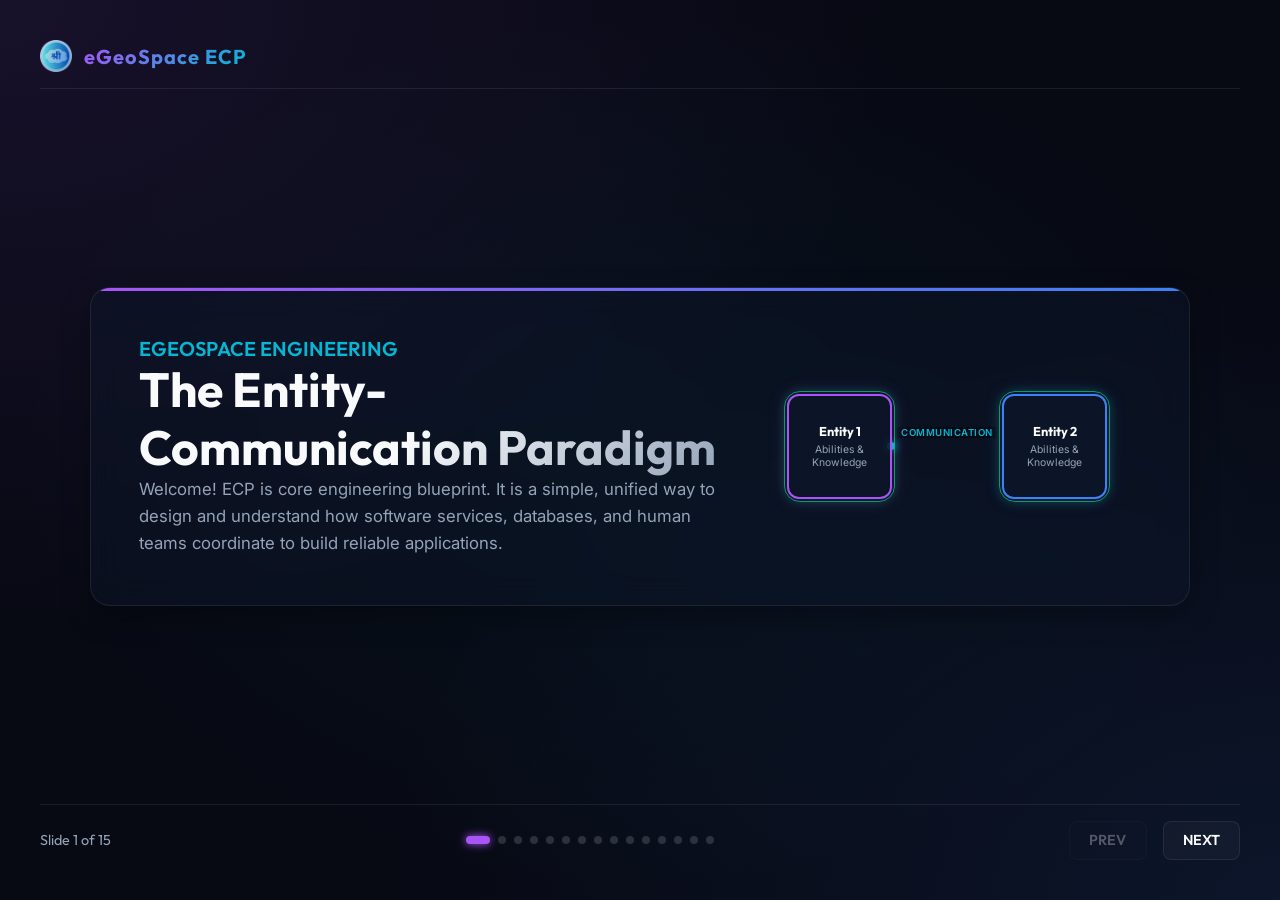
==== index.html @ 36eed391 "fix typo mistake" ====
<!DOCTYPE html>
<html lang="en">
<head>
    <meta charset="UTF-8">
    <meta name="viewport" content="width=device-width, initial-scale=1.0">
    <title>The Entity-Communication Paradigm (ECP) - Developer Induction</title>
    <link rel="stylesheet" href="style.css">
</head>
<body>
    <div id="presentation-container">
        <!-- Header -->
        <header>
            <div class="logo">
                <img src="logo.webp" alt="eGeoSpace Logo">
                <span>eGeoSpace ECP</span>
            </div>
        </header>

        <!-- Slides Wrapper -->
        <main class="slides-wrapper">
            <!-- Slide 1: Welcome / Title -->
            <section class="slide active" id="slide-1">
                <div class="glass-card welcome-grid">
                    <div>
                        <h3>EGEOSPACE ENGINEERING</h3>
                        <h1>The Entity-Communication Paradigm</h1>
                        <p>Welcome! ECP is core engineering blueprint. It is a simple, unified way to design and understand how software services, databases, and human teams coordinate to build reliable applications.</p>
                    </div>
                    <div class="welcome-decor">
                        <div class="ecp-network">
                            <!-- Entity 1 -->
                            <div class="net-entity" id="net-ent-1">
                                <span class="net-title">Entity 1</span>
                                <div class="net-sub">Abilities &<br>Knowledge</div>
                                <div class="net-boundary" title="Interface Boundary"></div>
                            </div>
                            <!-- Connection channel -->
                            <div class="net-channel">
                                <div class="net-packet"></div>
                                <div class="net-channel-label">Communication</div>
                            </div>
                            <!-- Entity 2 -->
                            <div class="net-entity" id="net-ent-2">
                                <span class="net-title">Entity 2</span>
                                <div class="net-sub">Abilities &<br>Knowledge</div>
                                <div class="net-boundary" title="Interface Boundary"></div>
                            </div>
                        </div>
                    </div>
                </div>
            </section>

            <!-- Slide 2: The Challenge of Modern Apps -->
            <section class="slide" id="slide-2">
                <div class="glass-card">
                    <h3>THE MODERN CONUNDRUM</h3>
                    <h2>Why Web Apps Are Complex</h2>
                    <p>Building web applications today is no longer just about writing code for a single server. Modern applications are dynamic networks consisting of:</p>
                    <div class="grid-3" style="margin-top: 1rem;">
                        <div class="control-panel" style="flex-direction: column; align-items: flex-start; gap: 0.5rem; padding: 1.25rem;">
                            <h4 style="color: var(--accent-purple);">Distributed Code</h4>
                            <p style="font-size: 0.85rem;">Front-end React modules, back-end microservices, third-party APIs (Stripe, Twilio), and databases running in the cloud.</p>
                        </div>
                        <div class="control-panel" style="flex-direction: column; align-items: flex-start; gap: 0.5rem; padding: 1.25rem;">
                            <h4 style="color: var(--accent-blue);">Socio-Technical Flow</h4>
                            <p style="font-size: 0.85rem;">The app doesn't run in a vacuum. It depends on human users making purchases, support staff approving refunds, and admin roles.</p>
                        </div>
                        <div class="control-panel" style="flex-direction: column; align-items: flex-start; gap: 0.5rem; padding: 1.25rem;">
                            <h4 style="color: var(--accent-cyan);">The Problem</h4>
                            <p style="font-size: 0.85rem;">We use different tools to describe different pieces. This fragmentation makes it hard to see the big picture and prevent security leaks.</p>
                        </div>
                    </div>
                </div>
            </section>

            <!-- Slide 3: The Old Way and Its Problems -->
            <section class="slide" id="slide-3">
                <div class="glass-card">
                    <h3>HISTORICAL LESSONS</h3>
                    <h2>What We Used Before & Where We Got Stuck</h2>
                    <p>Previously, system architectures suffered from critical, real-world vulnerabilities:</p>
                    <ul class="bullet-list" style="margin-top: 0.5rem;">
                        <li class="bullet-item">
                            <div class="bullet-icon">1</div>
                            <div class="bullet-content">
                                <h4>Monoliths & Tightly Coupled Code</h4>
                                <p><strong>Problem:</strong> Code modules could directly access each other's internal variables. If someone wrote bad database queries in the reporting module, it crashed the entire site, including checkout.</p>
                            </div>
                        </li>
                        <li class="bullet-item">
                            <div class="bullet-icon">2</div>
                            <div class="bullet-content">
                                <h4>Microservices Without Guardrails</h4>
                                <p><strong>Problem:</strong> Services were separated, but boundaries were weak. A microservice might expose an API without verifying auth details, allowing unauthorized access from other nodes.</p>
                            </div>
                        </li>
                        <li class="bullet-item">
                            <div class="bullet-icon">3</div>
                            <div class="bullet-content">
                                <h4>Neglecting Human Actors</h4>
                                <p><strong>Problem:</strong> Traditional models only defined software protocols. Human steps—like a manager approving a high-value checkout—were treated as external "triggers" rather than core parts of the flow.</p>
                            </div>
                        </li>
                    </ul>
                </div>
            </section>

            <!-- Slide 4: The ECP Solution (Simplifying Complexity) -->
            <section class="slide" id="slide-4">
                <div class="glass-card grid-2">
                    <div>
                        <h3>OUR BLUEPRINT</h3>
                        <h2>The ECP Solution</h2>
                        <p>The **Entity-Communication Paradigm (ECP)** solves these problems by treating everything in the system under a single, unified rule:</p>
                        <p style="margin-top: 1rem; font-size: 0.95rem; line-height: 1.5;">Every component in our system—whether it is a React button, a payment microservice, a database, or a human administrator—is modeled as an **Entity**.</p>
                        <p style="margin-top: 1rem; font-size: 0.95rem; line-height: 1.5;">Entities are completely isolated. They can *never* directly tamper with each other's internal data. They can only coordinate by sending **Communication Messages** through regulated channels.</p>
                    </div>
                    <div style="background: rgba(0,0,0,0.15); padding: 2rem; border-radius: 12px; border: 1px solid var(--border-color); display: flex; flex-direction: column; justify-content: center;">
                        <h4 style="color: var(--accent-cyan); font-family: var(--font-heading); margin-bottom: 0.75rem;">Why is this helpful?</h4>
                        <ul style="padding-left: 1.25rem; font-size: 0.88rem; color: var(--text-secondary); display: flex; flex-direction: column; gap: 0.75rem;">
                            <li><strong>Isolation:</strong> A bug in one Entity cannot silently corrupt another.</li>
                            <li><strong>Security:</strong> All interaction points are locked by default.</li>
                            <li><strong>Traceability:</strong> Since communication is explicit, we can trace every single message flow.</li>
                        </ul>
                    </div>
                </div>
            </section>

            <!-- Slide 5: The Entity Triad (A, K, I) -->
            <section class="slide" id="slide-5">
                <div class="glass-card grid-2">
                    <div>
                        <h3>THE INGREDIENTS</h3>
                        <h2>The Entity Triad (A, K, I)</h2>
                        <p>To keep things simple, every single Entity in our system is made of the same three components:</p>
                        <div style="font-family: monospace; font-size: 1.25rem; color: var(--accent-purple); margin: 0.75rem 0; font-weight: bold; background: rgba(0,0,0,0.2); padding: 0.5rem; border-radius: 6px; text-align: center; border: 1px solid var(--border-color);">
                            Entity = (Abilities, Knowledge, Interfaces)
                        </div>
                        <p style="font-size: 0.9rem; color: var(--accent-cyan);">Click the nodes on the right to inspect what they mean with examples:</p>
                        <div class="triad-info-box" id="triad-details">
                            <h4 id="triad-detail-title" style="color: var(--accent-purple); font-family: var(--font-heading); margin-bottom: 0.25rem;">Select a Node</h4>
                            <p id="triad-detail-desc" style="font-size: 0.9rem;">Click Abilities (A), Knowledge (K), or Interfaces (I) in the diagram on the right to learn more.</p>
                        </div>
                    </div>
                    <div class="triad-container">
                        <div class="entity-circle">
                            <div class="entity-core">ENTITY</div>
                            <div class="part-node node-abilities" data-node="abilities">Abilities<br><span style="font-size: 0.6rem; color: var(--accent-purple);">(A)</span></div>
                            <div class="part-node node-knowledge" data-node="knowledge">Knowledge<br><span style="font-size: 0.6rem; color: var(--accent-purple);">(K)</span></div>
                            <div class="part-node node-interfaces" data-node="interfaces">Interfaces<br><span style="font-size: 0.6rem; color: var(--accent-purple);">(I)</span></div>
                        </div>
                    </div>
                </div>
            </section>

            <!-- Slide 6: The Interface Boundary (The Gatekeeper) -->
            <section class="slide" id="slide-6">
                <div class="glass-card grid-2">
                    <div>
                        <h3>THE BOUNCER</h3>
                        <h2>The Interface Boundary</h2>
                        <p>Exposing an **Interface** (e.g., a public function or API URL) is like putting a door on your house. By itself, it allows entry.</p>
                        <p style="margin-top: 1rem; font-size: 0.95rem;">The **Interface Boundary** is the lock and bouncer on that door. It dynamically inspects every incoming message to verify permissions, rate-limit abuse, and validate data.</p>
                        <div class="control-panel">
                            <div class="toggle-container">
                                <span style="font-weight: 600; font-size: 0.9rem;">Boundary Protection:</span>
                                <label class="switch">
                                    <input type="checkbox" id="boundary-toggle" checked>
                                    <span class="slider"></span>
                                </label>
                            </div>
                            <span id="boundary-status" style="font-size: 0.9rem; font-weight: 600; color: var(--accent-green);">ACTIVE (SECURED)</span>
                        </div>
                    </div>
                    <div class="triad-container">
                        <!-- Visual indicator showing boundary ring shielding core -->
                        <div class="boundary-ring active" id="boundary-visual-ring"></div>
                        <div class="entity-circle" id="boundary-entity-circle" style="border-style: solid;">
                            <div class="entity-core" id="boundary-core" style="border-color: var(--accent-green); box-shadow: 0 0 20px rgba(16, 185, 129, 0.2);">SECURE</div>
                            <div class="part-node node-abilities" style="opacity: 0.3; cursor: not-allowed; border-color: var(--border-color);">Abilities</div>
                            <div class="part-node node-knowledge" style="opacity: 0.3; cursor: not-allowed; border-color: var(--border-color);">Knowledge</div>
                            <!-- Boundary exposed interface point -->
                            <div class="part-node node-interfaces" style="border-color: var(--accent-green); color: var(--accent-green); box-shadow: 0 0 10px rgba(16, 185, 129, 0.15);">Exposed API</div>
                        </div>
                    </div>
                </div>
            </section>

            <!-- Slide 7: Real-world Analogy (The Restaurant) -->
            <section class="slide" id="slide-7">
                <div class="glass-card">
                    <h3>AN EASY ANALOGY</h3>
                    <h2>The Restaurant Analogy</h2>
                    <p>To connect these concepts, think of how a busy restaurant operates using ECP principles:</p>
                    <div class="grid-3" style="margin-top: 1rem;">
                        <div class="control-panel" style="flex-direction: column; align-items: flex-start; gap: 0.4rem; padding: 1.25rem;">
                            <h4 style="color: var(--accent-purple);">The Customer Entity</h4>
                            <p style="font-size: 0.85rem; line-height: 1.4;">A human participant. Exposes an Interface (placing orders). Retains Knowledge (what they want to eat, their budget).</p>
                        </div>
                        <div class="control-panel" style="flex-direction: column; align-items: flex-start; gap: 0.4rem; padding: 1.25rem;">
                            <h4 style="color: var(--accent-blue);">The Waiter Entity</h4>
                            <p style="font-size: 0.85rem; line-height: 1.4;">The communicator. Has the Ability to take orders. Exposes the Menu as an Interface to Customers.</p>
                        </div>
                        <div class="control-panel" style="flex-direction: column; align-items: flex-start; gap: 0.4rem; padding: 1.25rem;">
                            <h4 style="color: var(--accent-cyan);">The Kitchen Entity</h4>
                            <p style="font-size: 0.85rem; line-height: 1.4;">The worker. Has the Ability to cook food. Retains Knowledge (secret recipes) and exposes a counter to receive orders.</p>
                        </div>
                    </div>
                    <div style="background: rgba(16, 185, 129, 0.05); border: 1px solid var(--accent-green); padding: 1rem; border-radius: 10px; margin-top: 1rem; font-size: 0.9rem;">
                        <strong>Interface Boundary in Action:</strong> The Customer *cannot* walk directly into the kitchen, open the fridge, and cook their own meal (bypassing boundaries). They must submit their request to the Waiter through the Menu interface. The Kitchen Counter acts as a Boundary, verifying the ticket order is valid before cooking.
                    </div>
                </div>
            </section>

            <!-- Slide 8: Relational Identity -->
            <section class="slide" id="slide-8">
                <div class="glass-card grid-2">
                    <div>
                        <h3>WHO ARE YOU?</h3>
                        <h2>Relational Identity</h2>
                        <p>In traditional coding, components are defined statically by their source code. In ECP, **Identity is Relational**—an Entity is defined by how it behaves and affects others.</p>
                        <p style="margin-top: 1rem; font-size: 0.95rem;">If a service fails or loses its connection to the database, its capability changes. It is no longer a "Functional Billing Service"—its relational status is "Offline/Unusable".</p>
                        <p style="margin-top: 1rem; font-size: 0.9rem; color: var(--text-secondary);">Click on the nodes on the right to simulate dependency flow highlights:</p>
                    </div>
                    <div class="dep-visualizer">
                        <div class="dep-row">
                            <div class="dep-entity" id="dep-user" data-entity="user">User Entity</div>
                            <div class="dep-arrow active" id="arrow-1"></div>
                            <div class="dep-entity" id="dep-service" data-entity="service">Billing Service</div>
                        </div>
                        <div style="font-size: 0.75rem; color: var(--text-secondary); text-align: center;" id="dep-summary">
                            Click nodes to simulate dependency directionality.
                        </div>
                        <div class="dep-row">
                            <div class="dep-entity" id="dep-service2" data-entity="service">Billing Service</div>
                            <div class="dep-arrow" id="arrow-2"></div>
                            <div class="dep-entity" id="dep-db" data-entity="db">Database Node</div>
                        </div>
                    </div>
                </div>
            </section>

            <!-- Slide 9: Special Entities -->
            <section class="slide" id="slide-9">
                <div class="glass-card">
                    <h3>PLATFORMS & EXTERNALITIES</h3>
                    <h2>Special Entities: Primordial & External</h2>
                    <p>To make writing systems easier, ECP categorizes Entities into three distinct groups depending on where they come from:</p>
                    <div class="grid-3" style="margin-top: 1rem;">
                        <div class="control-panel" style="flex-direction: column; align-items: flex-start; gap: 0.4rem; padding: 1.25rem;">
                            <h4 style="color: var(--accent-purple);">1. Custom Entities</h4>
                            <p style="font-size: 0.85rem; line-height: 1.4;">Entities that **we write ourselves** as part of our product logic.<br><br><strong>Examples:</strong> Checkout logic, Shopping Cart service, User Preferences recorder.</p>
                        </div>
                        <div class="control-panel" style="flex-direction: column; align-items: flex-start; gap: 0.4rem; padding: 1.25rem;">
                            <h4 style="color: var(--accent-blue);">2. Primordial Entities</h4>
                            <p style="font-size: 0.85rem; line-height: 1.4;">The **foundation we get for free** from the execution runtime environment to bootstrap our code.<br><br><strong>Examples:</strong> The browser 'window' object, the Node.js runtime, OS kernel threads.</p>
                        </div>
                        <div class="control-panel" style="flex-direction: column; align-items: flex-start; gap: 0.4rem; padding: 1.25rem;">
                            <h4 style="color: var(--accent-cyan);">3. External Entities</h4>
                            <p style="font-size: 0.85rem; line-height: 1.4;">Systems **outside our control** that we must communicate with via secure proxy wrappers.<br><br><strong>Examples:</strong> Stripe Payment API, SendGrid Email engine, SMS gateways.</p>
                        </div>
                    </div>
                </div>
            </section>

            <!-- Slide 10: Human and Organizational Entities -->
            <section class="slide" id="slide-10">
                <div class="glass-card grid-2">
                    <div>
                        <h3>SOCIO-TECHNICAL DESIGN</h3>
                        <h2>Modeling Human & Team Actors</h2>
                        <p>Most frameworks ignore people. ECP treats **Humans** and **Teams** as first-class Entities. They possess their own Abilities, Knowledge, and Interfaces:</p>
                        <ul class="bullet-list" style="margin-top: 1rem; font-size: 0.9rem;">
                            <li class="bullet-item">
                                <div class="bullet-icon">👤</div>
                                <div class="bullet-content">
                                    <strong>Human Entities (Users/Agents):</strong>
                                    <p>Abilities (approving audits, requesting refunds), Knowledge (passwords, user intent), Interfaces (dashboard forms).</p>
                                </div>
                            </li>
                            <li class="bullet-item">
                                <div class="bullet-icon">👥</div>
                                <div class="bullet-content">
                                    <strong>Organizational Entities (Teams):</strong>
                                    <p>Abilities (resource allocations), Knowledge (legal/financial policies), Interfaces (business contracts).</p>
                                </div>
                            </li>
                        </ul>
                    </div>
                    <div style="background: rgba(0,0,0,0.15); padding: 2rem; border-radius: 12px; border: 1px solid var(--border-color); display: flex; flex-direction: column; justify-content: center;">
                        <h4 style="color: var(--accent-cyan); font-family: var(--font-heading); margin-bottom: 0.5rem;">Why model humans as Entities?</h4>
                        <p style="font-size: 0.85rem; line-height: 1.5; color: var(--text-secondary);">Because it lets us verify **entire business workflows**. We can trace a process from the human customer clicking a button, through microservices, up to a manager approving the audit. Everything is part of the same unified graph!</p>
                    </div>
                </div>
            </section>

            <!-- Slide 11: OOP vs ECP -->
            <section class="slide" id="slide-11">
                <div class="glass-card">
                    <h3>OOP VS ECP</h3>
                    <h2>What's the Difference?</h2>
                    <p>You might be wondering: *How does ECP differ from Object-Oriented Programming (OOP) objects?*</p>
                    <div class="tabs-container" style="margin-top: 1rem;">
                        <div class="tabs-headers">
                            <button class="tab-btn active" data-tab="tab-nyaya">Concept of Identity</button>
                            <button class="tab-btn" data-tab="tab-samkhya">Interface & Gating</button>
                            <button class="tab-btn" data-tab="tab-vedanta">Distributed Communication</button>
                        </div>
                        <div class="tab-content active" id="tab-nyaya">
                            <h4 style="color: var(--accent-purple); margin-bottom: 0.5rem;">1. How Identity is Defined</h4>
                            <p><strong>OOP:</strong> Identity is static. An object is defined by its class, variables, and methods inside the code file.</p>
                            <p style="margin-top: 0.5rem;"><strong>ECP:</strong> Identity is relational and dynamic. An Entity is defined by how it is connected in the dependency network and the active effects it produces for others at runtime.</p>
                        </div>
                        <div class="tab-content" id="tab-samkhya">
                            <h4 style="color: var(--accent-blue); margin-bottom: 0.5rem;">2. Security & Gating</h4>
                            <p><strong>OOP:</strong> Access control modifiers (public, private) are static and easily bypassed (e.g. by package scope, reflection, or direct imports).</p>
                            <p style="margin-top: 0.5rem;"><strong>ECP:</strong> Boundaries are strict runtime gatekeepers. Every interface must carry an active Interface Boundary function (authorization, input cleaning) that dynamically inspects requests.</p>
                        </div>
                        <div class="tab-content" id="tab-vedanta">
                            <h4 style="color: var(--accent-cyan); margin-bottom: 0.5rem;">3. Scope of Systems</h4>
                            <p><strong>OOP:</strong> Designed to encapsulate program code. It has no native way to model network delays, database servers, or human operators.</p>
                            <p style="margin-top: 0.5rem;"><strong>ECP:</strong> Designed to unify everything. Microservices, databases, and human steps are represented as Entities communicating via network messages.</p>
                        </div>
                    </div>
                </div>
            </section>

            <!-- Slide 12: Checkout Case Study -->
            <section class="slide" id="slide-12">
                <div class="glass-card">
                    <h3>PRACTICAL CASE STUDY</h3>
                    <h2>Simulating a Cloud Checkout</h2>
                    <p>Select steps below to simulate a checkout. Note how separate Entities communicate, and how Interface Boundaries secure the flow:</p>
                    <div class="checkout-simulator">
                        <div class="sim-steps">
                            <button class="sim-step-btn active" id="sim-btn-1">1. User Places Order</button>
                            <button class="sim-step-btn" id="sim-btn-2">2. API Gateway Authorization</button>
                            <button class="sim-step-btn" id="sim-btn-3">3. Verify & Reserve Stock</button>
                            <button class="sim-step-btn" id="sim-btn-4">4. Charge Credit Card</button>
                            <button class="sim-step-btn" id="sim-btn-5">5. Central Logging Trace</button>
                        </div>
                        <div class="sim-display" id="sim-log-display">
                            <div class="sim-log-line" style="color: var(--text-secondary); font-style: italic;">Select step 1 to begin checkout simulation...</div>
                        </div>
                    </div>
                </div>
            </section>

            <!-- Slide 13: Developer Guidelines -->
            <section class="slide" id="slide-13">
                <div class="glass-card">
                    <h3>RULES OF THUMB</h3>
                    <h2>ECP Developer Guidelines</h2>
                    <p>When writing software or designing system workflows, keep these rules in mind:</p>
                    <div class="grid-2" style="margin-top: 1rem;">
                        <ul class="bullet-list" style="font-size: 0.9rem;">
                            <li class="bullet-item">
                                <div class="bullet-icon">✔</div>
                                <div class="bullet-content">
                                    <strong>Put a Lock on Every Door</strong>
                                    <p>Never expose a raw interface (API or function) without an active Interface Boundary (validation and auth check) protecting it.</p>
                                </div>
                            </li>
                            <li class="bullet-item">
                                <div class="bullet-icon">✔</div>
                                <div class="bullet-content">
                                    <strong>Private Data is Private</strong>
                                    <p>Entities must never share databases. An Entity can only get data (Knowledge) by requesting it through another Entity's Interface.</p>
                                </div>
                            </li>
                        </ul>
                        <ul class="bullet-list" style="font-size: 0.9rem;">
                            <li class="bullet-item">
                                <div class="bullet-icon">✔</div>
                                <div class="bullet-content">
                                    <strong>Model Human steps</strong>
                                    <p>If a human must approve a transaction, do not hide it. Create a Human Entity block in the code design diagram.</p>
                                </div>
                            </li>
                            <li class="bullet-item">
                                <div class="bullet-icon">✔</div>
                                <div class="bullet-content">
                                    <strong>Design for Redundancy</strong>
                                    <p>Create multiple pathways. If an Entity fails, make sure another relationally equivalent Entity can step in and take over.</p>
                                </div>
                            </li>
                        </ul>
                    </div>
                </div>
            </section>

            <!-- Slide 14: Simple Summary -->
            <section class="slide" id="slide-14">
                <div class="glass-card">
                    <h3>INDUCTION COMPLETE</h3>
                    <h2>ECP Summary: Core Takeaways</h2>
                    <p>Let's recap the fundamental rules of the Entity-Communication Paradigm:</p>
                    <div class="grid-2" style="margin-top: 1rem; gap: 2rem;">
                        <ul class="bullet-list" style="font-size: 0.95rem;">
                            <li class="bullet-item">
                                <div class="bullet-icon">1</div>
                                <div class="bullet-content">
                                    <strong>Entities are Bounded</strong>
                                    <p>Everything in the system—code, databases, and humans—is modeled as a self-governing Entity protecting its variables.</p>
                                </div>
                            </li>
                            <li class="bullet-item">
                                <div class="bullet-icon">2</div>
                                <div class="bullet-content">
                                    <strong>Active Interface Boundaries</strong>
                                    <p>Interfaces define what is possible, while Boundaries act as strict gatekeepers checking tokens and request inputs.</p>
                                </div>
                            </li>
                        </ul>
                        <ul class="bullet-list" style="font-size: 0.95rem;">
                            <li class="bullet-item">
                                <div class="bullet-icon">3</div>
                                <div class="bullet-content">
                                    <strong>Relational Identity</strong>
                                    <p>An Entity's identity emerges from its position in the dependency network and the active effects it creates.</p>
                                </div>
                            </li>
                            <li class="bullet-item">
                                <div class="bullet-icon">4</div>
                                <div class="bullet-content">
                                    <strong>Emergent Qualities</strong>
                                    <p>Resilience, scalability, and trust are not located in one class or server, but arise from communication patterns.</p>
                                </div>
                            </li>
                        </ul>
                    </div>
                </div>
            </section>

            <!-- Slide 15: Thank You -->
            <section class="slide" id="slide-15">
                <div class="glass-card" style="text-align: center; justify-content: center; align-items: center; gap: 2rem; min-height: 380px;">
                    <div class="glow-text" style="font-family: var(--font-heading); font-weight: 800; font-size: 4rem; background: linear-gradient(135deg, var(--accent-purple), var(--accent-cyan)); -webkit-background-clip: text; -webkit-text-fill-color: transparent; text-shadow: 0 0 30px rgba(168, 85, 247, 0.15);">
                        Thank You!
                    </div>
                    <div style="max-width: 600px;">
                        <h3 style="color: var(--text-primary); margin-bottom: 0.5rem; font-size: 1.5rem;">Let's Build Resilient Systems Together</h3>
                       
                    </div>
                    
                </div>
            </section>
        </main>

        <!-- Footer / Navigation Controls -->
        <footer>
            <div class="slide-num" id="slide-number-display">Slide 1 of 15</div>
            <div class="progress-container" id="progress-dots-container">
                <!-- Dots will be generated here -->
            </div>
            <div class="nav-buttons">
                <button class="nav-btn" id="prev-btn" disabled>PREV</button>
                <button class="nav-btn" id="next-btn">NEXT</button>
            </div>
        </footer>
    </div>

    <script src="script.js"></script>
</body>
</html>
---- style.css ----
@import url('https://fonts.googleapis.com/css2?family=Inter:wght@300;400;500;600&family=Outfit:wght@400;600;700;800&display=swap');

:root {
    --bg-dark: #070913;
    --bg-card: rgba(15, 23, 42, 0.45);
    --border-color: rgba(255, 255, 255, 0.08);
    --text-primary: #f8fafc;
    --text-secondary: #94a3b8;
    
    /* Neon accents */
    --accent-purple: #a855f7;
    --accent-blue: #3b82f6;
    --accent-cyan: #06b6d4;
    --accent-green: #10b981;
    --accent-red: #ef4444;
    
    --glow-purple: rgba(168, 85, 247, 0.15);
    --glow-blue: rgba(59, 130, 246, 0.15);
    
    --font-heading: 'Outfit', sans-serif;
    --font-body: 'Inter', sans-serif;
}

* {
    margin: 0;
    padding: 0;
    box-sizing: border-box;
}

body {
    background-color: var(--bg-dark);
    color: var(--text-primary);
    font-family: var(--font-body);
    overflow: hidden;
    height: 100vh;
    width: 100vw;
    background-image: 
        radial-gradient(at 0% 0%, rgba(168, 85, 247, 0.1) 0px, transparent 50%),
        radial-gradient(at 100% 100%, rgba(59, 130, 246, 0.1) 0px, transparent 50%),
        radial-gradient(at 50% 50%, rgba(6, 182, 212, 0.05) 0px, transparent 70%);
}

/* Slide Container */
#presentation-container {
    position: relative;
    width: 100%;
    height: 100%;
    display: flex;
    flex-direction: column;
    justify-content: space-between;
    padding: 2.5rem;
}

/* Header */
header {
    display: flex;
    justify-content: space-between;
    align-items: center;
    border-bottom: 1px solid var(--border-color);
    padding-bottom: 1rem;
    z-index: 10;
}

.logo {
    display: flex;
    align-items: center;
    gap: 0.75rem;
}

.logo img {
    height: 32px;
    width: auto;
    object-fit: contain;
}

.logo span {
    font-family: var(--font-heading);
    font-weight: 700;
    font-size: 1.25rem;
    letter-spacing: 0.05em;
    background: linear-gradient(135deg, var(--accent-purple), var(--accent-cyan));
    -webkit-background-clip: text;
    -webkit-text-fill-color: transparent;
}

.session-tag {
    font-size: 0.8rem;
    color: var(--text-secondary);
    background: rgba(255, 255, 255, 0.03);
    padding: 0.25rem 0.75rem;
    border-radius: 9999px;
    border: 1px solid var(--border-color);
    letter-spacing: 0.05em;
}

/* Slides Wrapper */
.slides-wrapper {
    flex-grow: 1;
    display: flex;
    justify-content: center;
    align-items: center;
    position: relative;
    margin: 2rem 0;
}

/* Individual Slide */
.slide {
    position: absolute;
    width: 100%;
    max-width: 1100px;
    height: 100%;
    display: flex;
    flex-direction: column;
    justify-content: center;
    opacity: 0;
    pointer-events: none;
    transform: translateY(20px) scale(0.98);
    transition: opacity 0.5s ease, transform 0.5s ease;
    z-index: 1;
}

.slide.active {
    opacity: 1;
    pointer-events: auto;
    transform: translateY(0) scale(1);
    z-index: 5;
}

/* Card Layout */
.glass-card {
    background: var(--bg-card);
    backdrop-filter: blur(16px);
    -webkit-backdrop-filter: blur(16px);
    border: 1px solid var(--border-color);
    border-radius: 20px;
    padding: 3rem;
    box-shadow: 0 10px 30px rgba(0, 0, 0, 0.3);
    display: flex;
    flex-direction: column;
    gap: 1.5rem;
    position: relative;
    overflow: hidden;
}

.glass-card::after {
    content: '';
    position: absolute;
    top: 0;
    left: 0;
    right: 0;
    height: 3px;
    background: linear-gradient(90deg, var(--accent-purple), var(--accent-blue));
}

/* Content Elements */
h1 {
    font-family: var(--font-heading);
    font-weight: 700;
    font-size: 3rem;
    line-height: 1.2;
    background: linear-gradient(135deg, var(--text-primary) 50%, var(--text-secondary));
    -webkit-background-clip: text;
    -webkit-text-fill-color: transparent;
}

h2 {
    font-family: var(--font-heading);
    font-weight: 700;
    font-size: 2.25rem;
    line-height: 1.3;
    color: var(--text-primary);
}

h3 {
    font-family: var(--font-heading);
    font-weight: 600;
    font-size: 1.25rem;
    color: var(--accent-cyan);
}

p {
    font-size: 1.05rem;
    line-height: 1.6;
    color: var(--text-secondary);
}

.highlight {
    color: var(--accent-purple);
    font-weight: 600;
}

.cyan-glow {
    text-shadow: 0 0 15px rgba(6, 182, 212, 0.4);
}

/* Layout Utilities */
.grid-2 {
    display: grid;
    grid-template-columns: 1fr 1fr;
    gap: 2.5rem;
    align-items: center;
}

.grid-3 {
    display: grid;
    grid-template-columns: repeat(3, 1fr);
    gap: 1.5rem;
}

/* Features/Bulleted Cards */
.bullet-list {
    display: flex;
    flex-direction: column;
    gap: 1.25rem;
    list-style: none;
}

.bullet-item {
    display: flex;
    gap: 1rem;
    align-items: flex-start;
}

.bullet-icon {
    flex-shrink: 0;
    width: 24px;
    height: 24px;
    background: rgba(168, 85, 247, 0.1);
    border: 1px solid var(--accent-purple);
    border-radius: 6px;
    display: flex;
    align-items: center;
    justify-content: center;
    color: var(--accent-purple);
    font-weight: bold;
    font-size: 0.8rem;
    margin-top: 2px;
}

.bullet-content h4 {
    font-family: var(--font-heading);
    font-weight: 600;
    font-size: 1.15rem;
    color: var(--text-primary);
    margin-bottom: 0.25rem;
}

.bullet-content p {
    font-size: 0.95rem;
}

/* Interactive Component: Dynamic Triad Diagram */
.triad-container {
    position: relative;
    width: 100%;
    height: 350px;
    background: rgba(0, 0, 0, 0.2);
    border-radius: 12px;
    border: 1px solid var(--border-color);
    display: flex;
    align-items: center;
    justify-content: center;
    overflow: hidden;
}

.entity-circle {
    position: relative;
    width: 240px;
    height: 240px;
    border-radius: 50%;
    border: 2px dashed rgba(255, 255, 255, 0.15);
    display: flex;
    align-items: center;
    justify-content: center;
    transition: all 0.5s ease;
}

.entity-core {
    width: 100px;
    height: 100px;
    background: linear-gradient(135deg, var(--bg-dark), rgba(15, 23, 42, 0.8));
    border: 2px solid var(--accent-purple);
    box-shadow: 0 0 20px var(--glow-purple);
    border-radius: 50%;
    display: flex;
    align-items: center;
    justify-content: center;
    font-family: var(--font-heading);
    font-weight: 700;
    z-index: 10;
}

.part-node {
    position: absolute;
    width: 80px;
    height: 80px;
    background: rgba(15, 23, 42, 0.8);
    border: 1.5px solid var(--text-secondary);
    border-radius: 50%;
    display: flex;
    flex-direction: column;
    align-items: center;
    justify-content: center;
    font-size: 0.75rem;
    font-weight: 600;
    cursor: pointer;
    transition: all 0.3s ease;
    z-index: 8;
    text-align: center;
}

.part-node:hover, .part-node.selected {
    border-color: var(--accent-cyan);
    color: var(--accent-cyan);
    box-shadow: 0 0 15px rgba(6, 182, 212, 0.3);
    transform: scale(1.1);
}

.node-abilities { top: 10px; left: calc(50% - 40px); }
.node-knowledge { bottom: 15px; left: 15px; }
.node-interfaces { bottom: 15px; right: 15px; }

/* Regulator Boundary lines & switch */
.boundary-ring {
    position: absolute;
    width: 290px;
    height: 290px;
    border-radius: 50%;
    border: 2px solid transparent;
    transition: all 0.5s ease;
    z-index: 5;
}

.boundary-ring.active {
    border-color: var(--accent-green);
    box-shadow: 0 0 25px rgba(16, 185, 129, 0.2);
    animation: rotateBoundary 20s linear infinite;
}

.boundary-ring.active::before {
    content: '';
    position: absolute;
    top: -5px;
    left: 50%;
    width: 10px;
    height: 10px;
    background: var(--accent-green);
    border-radius: 50%;
    box-shadow: 0 0 10px var(--accent-green);
}

@keyframes rotateBoundary {
    100% { transform: rotate(360deg); }
}

.triad-info-box {
    margin-top: 0.5rem;
    padding: 1rem;
    background: rgba(255, 255, 255, 0.02);
    border: 1px solid var(--border-color);
    border-radius: 8px;
    min-height: 80px;
}

/* Switch styling */
.control-panel {
    display: flex;
    justify-content: space-between;
    align-items: center;
    margin-top: 0.5rem;
    background: rgba(255, 255, 255, 0.02);
    padding: 0.75rem;
    border-radius: 10px;
    border: 1px solid var(--border-color);
}

.toggle-container {
    display: flex;
    align-items: center;
    gap: 0.75rem;
}

.switch {
    position: relative;
    display: inline-block;
    width: 50px;
    height: 26px;
}

.switch input {
    opacity: 0;
    width: 0;
    height: 0;
}

.slider {
    position: absolute;
    cursor: pointer;
    top: 0;
    left: 0;
    right: 0;
    bottom: 0;
    background-color: rgba(255,255,255,0.1);
    transition: .4s;
    border-radius: 34px;
    border: 1px solid var(--border-color);
}

.slider:before {
    position: absolute;
    content: "";
    height: 18px;
    width: 18px;
    left: 3px;
    bottom: 3px;
    background-color: white;
    transition: .4s;
    border-radius: 50%;
}

input:checked + .slider {
    background-color: var(--accent-green);
}

input:checked + .slider:before {
    transform: translateX(24px);
}

/* Interactive Component: Dependency visualizer */
.dep-visualizer {
    display: flex;
    flex-direction: column;
    gap: 1.5rem;
    align-items: center;
    background: rgba(0,0,0,0.15);
    padding: 1.5rem;
    border-radius: 12px;
    border: 1px solid var(--border-color);
}

.dep-row {
    display: flex;
    align-items: center;
    justify-content: space-between;
    width: 100%;
    max-width: 480px;
}

.dep-entity {
    padding: 0.75rem 1.25rem;
    background: rgba(15, 23, 42, 0.8);
    border: 1.5px solid var(--border-color);
    border-radius: 8px;
    font-family: var(--font-heading);
    font-weight: 600;
    font-size: 0.95rem;
    transition: all 0.3s ease;
    width: 150px;
    text-align: center;
    cursor: pointer;
}

.dep-entity.active {
    border-color: var(--accent-purple);
    box-shadow: 0 0 15px var(--glow-purple);
}

.dep-arrow {
    flex-grow: 1;
    height: 2px;
    background: var(--border-color);
    margin: 0 0.5rem;
    position: relative;
    transition: all 0.3s ease;
}

.dep-arrow::after {
    content: '';
    position: absolute;
    right: 0;
    top: -4px;
    width: 8px;
    height: 10px;
    background: var(--text-secondary);
    clip-path: polygon(0 0, 0 100%, 100% 50%);
    transition: all 0.3s ease;
}

.dep-arrow.active {
    background: var(--accent-purple);
    box-shadow: 0 0 10px var(--accent-purple);
}

.dep-arrow.active::after {
    background: var(--accent-purple);
}

.dep-label {
    font-size: 0.75rem;
    color: var(--text-secondary);
    text-align: center;
    margin-bottom: 0.25rem;
}

/* Tabs Panel */
.tabs-container {
    display: flex;
    flex-direction: column;
    gap: 1rem;
}

.tabs-headers {
    display: flex;
    gap: 0.5rem;
    border-bottom: 1px solid var(--border-color);
    padding-bottom: 0.5rem;
}

.tab-btn {
    background: transparent;
    border: none;
    color: var(--text-secondary);
    padding: 0.5rem 1rem;
    font-family: var(--font-heading);
    font-weight: 600;
    cursor: pointer;
    position: relative;
    transition: color 0.3s ease;
}

.tab-btn:hover {
    color: var(--text-primary);
}

.tab-btn.active {
    color: var(--accent-cyan);
}

.tab-btn.active::after {
    content: '';
    position: absolute;
    bottom: -9px;
    left: 0;
    right: 0;
    height: 2px;
    background: var(--accent-cyan);
}

.tab-content {
    display: none;
    font-size: 0.95rem;
    line-height: 1.6;
    padding: 0.5rem 0;
}

.tab-content.active {
    display: block;
}

/* Simulation checkout styling */
.checkout-simulator {
    display: grid;
    grid-template-columns: 200px 1fr;
    gap: 2rem;
    background: rgba(0,0,0,0.1);
    padding: 1.5rem;
    border-radius: 12px;
    border: 1px solid var(--border-color);
    height: 320px;
}

.sim-steps {
    display: flex;
    flex-direction: column;
    gap: 0.5rem;
}

.sim-step-btn {
    background: rgba(255,255,255,0.02);
    border: 1px solid var(--border-color);
    border-radius: 8px;
    color: var(--text-secondary);
    padding: 0.75rem;
    font-family: var(--font-heading);
    font-size: 0.85rem;
    font-weight: 600;
    text-align: left;
    cursor: pointer;
    transition: all 0.3s ease;
}

.sim-step-btn:hover {
    background: rgba(255,255,255,0.05);
    color: var(--text-primary);
}

.sim-step-btn.active {
    border-color: var(--accent-purple);
    color: var(--accent-purple);
    background: rgba(168, 85, 247, 0.05);
}

.sim-display {
    background: rgba(0,0,0,0.3);
    border-radius: 8px;
    border: 1px solid var(--border-color);
    padding: 1.25rem;
    overflow-y: auto;
    font-family: monospace;
    font-size: 0.85rem;
    color: var(--accent-cyan);
}

.sim-log-line {
    margin-bottom: 0.5rem;
    line-height: 1.4;
    opacity: 0;
    transform: translateY(5px);
    animation: fadeInUp 0.3s forwards;
}

@keyframes fadeInUp {
    to {
        opacity: 1;
        transform: translateY(0);
    }
}

/* Tables styling */
table {
    width: 100%;
    border-collapse: collapse;
    margin-top: 0.5rem;
}

th, td {
    padding: 0.75rem 1rem;
    text-align: left;
    font-size: 0.85rem;
    border-bottom: 1px solid var(--border-color);
}

th {
    font-family: var(--font-heading);
    font-weight: 600;
    color: var(--accent-cyan);
}

td {
    color: var(--text-secondary);
}

tr:hover td {
    color: var(--text-primary);
}

/* Footer / Navigation controls */
footer {
    display: flex;
    justify-content: space-between;
    align-items: center;
    border-top: 1px solid var(--border-color);
    padding-top: 1rem;
    z-index: 10;
}

.progress-container {
    display: flex;
    align-items: center;
    gap: 0.5rem;
}

.progress-dot {
    width: 8px;
    height: 8px;
    border-radius: 50%;
    background: rgba(255,255,255,0.15);
    cursor: pointer;
    transition: all 0.3s ease;
}

.progress-dot:hover {
    background: rgba(255,255,255,0.4);
}

.progress-dot.active {
    background: var(--accent-purple);
    box-shadow: 0 0 8px var(--accent-purple);
    width: 24px;
    border-radius: 4px;
}

.nav-buttons {
    display: flex;
    gap: 1rem;
}

.nav-btn {
    background: rgba(255, 255, 255, 0.03);
    border: 1px solid var(--border-color);
    color: var(--text-primary);
    padding: 0.6rem 1.2rem;
    border-radius: 8px;
    font-family: var(--font-heading);
    font-weight: 600;
    font-size: 0.9rem;
    cursor: pointer;
    transition: all 0.3s ease;
}

.nav-btn:hover:not(:disabled) {
    background: rgba(255, 255, 255, 0.08);
    border-color: var(--text-secondary);
}

.nav-btn:disabled {
    opacity: 0.3;
    cursor: not-allowed;
}

/* Slide 1 Specific Welcome Styling */
.welcome-grid {
    display: grid;
    grid-template-columns: 3fr 2fr;
    gap: 2rem;
    align-items: center;
}

.welcome-decor {
    position: relative;
    height: 100%;
    display: flex;
    justify-content: center;
    align-items: center;
}

.ecp-network {
    position: relative;
    width: 320px;
    height: 200px;
    display: flex;
    align-items: center;
    justify-content: space-between;
    animation: floatNetwork 6s ease-in-out infinite;
}

@keyframes floatNetwork {
    0%, 100% { transform: translateY(0); }
    50% { transform: translateY(-10px); }
}

.net-entity {
    width: 105px;
    height: 105px;
    background: rgba(15, 23, 42, 0.85);
    border: 2px solid var(--accent-purple);
    border-radius: 12px;
    display: flex;
    flex-direction: column;
    align-items: center;
    justify-content: center;
    position: relative;
    box-shadow: 0 0 20px rgba(168, 85, 247, 0.2);
    z-index: 5;
    text-align: center;
    padding: 0.5rem;
}

#net-ent-2 {
    border-color: var(--accent-blue);
    box-shadow: 0 0 20px rgba(59, 130, 246, 0.2);
}

.net-title {
    font-family: var(--font-heading);
    font-weight: 700;
    font-size: 0.8rem;
    color: var(--text-primary);
    margin-bottom: 0.25rem;
}

.net-sub {
    font-size: 0.65rem;
    color: var(--text-secondary);
    line-height: 1.3;
}

.net-boundary {
    position: absolute;
    top: -5px;
    left: -5px;
    right: -5px;
    bottom: -5px;
    border: 1.5px solid var(--accent-green);
    border-radius: 16px;
    box-shadow: 0 0 10px rgba(16, 185, 129, 0.3);
    pointer-events: none;
    opacity: 0.8;
}

.net-channel {
    position: absolute;
    left: 100px;
    right: 100px;
    height: 2px;
    background: dashed rgba(255, 255, 255, 0.15);
    z-index: 2;
}

.net-packet {
    width: 8px;
    height: 8px;
    background: var(--accent-cyan);
    border-radius: 50%;
    box-shadow: 0 0 8px var(--accent-cyan);
    position: absolute;
    top: -3px;
    animation: flowPacket 3s linear infinite;
}

.net-channel-label {
    position: absolute;
    top: -18px;
    left: 50%;
    transform: translateX(-50%);
    font-size: 0.6rem;
    color: var(--accent-cyan);
    letter-spacing: 0.05em;
    font-weight: 600;
    text-transform: uppercase;
    background: #080a14;
    padding: 0 4px;
    white-space: nowrap;
}

@keyframes flowPacket {
    0% {
        left: 0;
        opacity: 0;
    }
    10% {
        opacity: 1;
    }
    90% {
        opacity: 1;
    }
    100% {
        left: 100%;
        opacity: 0;
    }
}

/* Slide Index Text indicator */
.slide-num {
    font-size: 0.9rem;
    font-family: var(--font-heading);
    color: var(--text-secondary);
}

.glow-text {
    animation: pulseGlow 2s infinite alternate;
}

@keyframes pulseGlow {
    from {
        text-shadow: 0 0 10px rgba(6, 182, 212, 0.15);
        opacity: 0.9;
    }
    to {
        text-shadow: 0 0 25px rgba(6, 182, 212, 0.5);
        opacity: 1;
    }
}

/* Mobile warning alert overlays */
@media (max-width: 768px) {
    .grid-2 {
        grid-template-columns: 1fr;
        gap: 1.5rem;
    }
    
    .grid-3 {
        grid-template-columns: 1fr;
    }
    
    h1 { font-size: 2.25rem; }
    h2 { font-size: 1.75rem; }
    
    #presentation-container {
        padding: 1rem;
    }
    
    .glass-card {
        padding: 1.5rem;
    }
    
    .checkout-simulator {
        grid-template-columns: 1fr;
        height: auto;
    }
}
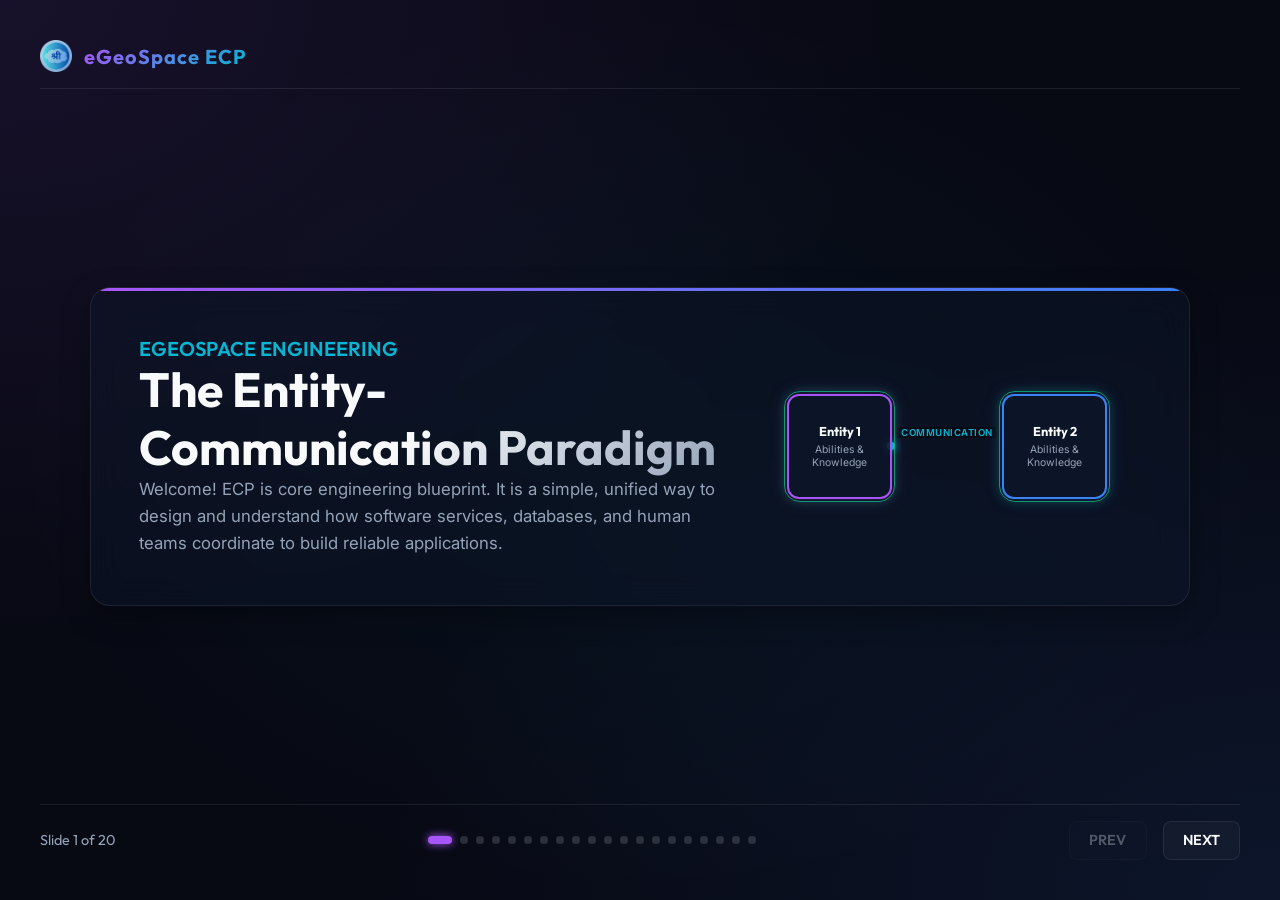
==== commit 77f912b0: "Expand slide deck to 20 slides covering full Chapter 2" ====
--- a/index.html
+++ b/index.html
@@ -126,8 +126,39 @@
                 </div>
             </section>
 
-            <!-- Slide 5: The Entity Triad (A, K, I) -->
+            <!-- Slide 5: The Three Perspectives of ECP -->
             <section class="slide" id="slide-5">
+                <div class="glass-card">
+                    <h3>SYSTEM VIEWPOINTS</h3>
+                    <h2>The Three Perspectives of ECP</h2>
+                    <p>ECP is analyzed through three complementary layers of formalization. No single view is sufficient; together they provide a complete picture:</p>
+                    <div class="tabs-container" style="margin-top: 1rem;">
+                        <div class="tabs-headers" style="flex-wrap: wrap; gap: 0.5rem;">
+                            <button class="tab-btn active" data-tab="tab-view-tuple">1. The Tuple Perspective (Definitional)</button>
+                            <button class="tab-btn" data-tab="tab-view-graph">2. The Graph-Theoretic Perspective (Relational)</button>
+                            <button class="tab-btn" data-tab="tab-view-sim">3. The Simulation Perspective (Emergent)</button>
+                        </div>
+                        <div class="tab-content active" id="tab-view-tuple">
+                            <h4 style="color: var(--accent-purple); margin-bottom: 0.5rem;">The Definitional Core: Entity Tuple</h4>
+                            <p>Focuses on the **internal constitution** of an Entity. Every Entity is structured as a tuple: <code>Entity = (Abilities, Knowledge, Interfaces)</code> protected by an <strong>Interface Boundary</strong>.</p>
+                            <p style="margin-top: 0.5rem; font-size: 0.9rem; color: var(--text-secondary);">This perspective guarantees complete encapsulation: internal variables (Knowledge) and algorithms (Abilities) are isolated from direct external tampering.</p>
+                        </div>
+                        <div class="tab-content" id="tab-view-graph">
+                            <h4 style="color: var(--accent-blue); margin-bottom: 0.5rem;">The Relational Structure: Dependency Networks</h4>
+                            <p>Focuses on how Entities are **situated in a network**. We represent the system as a directed graph where nodes are Entities and edges are directional dependencies (Incoming/Outgoing).</p>
+                            <p style="margin-top: 0.5rem; font-size: 0.9rem; color: var(--text-secondary);">This perspective allows architects to mathematically model failure domains, calculate cut sets, and verify system-wide coherence and resilience.</p>
+                        </div>
+                        <div class="tab-content" id="tab-view-sim">
+                            <h4 style="color: var(--accent-cyan); margin-bottom: 0.5rem;">The Dynamic Behavior: Runtime Flows</h4>
+                            <p>Focuses on **execution and message flows**. We simulate how communication packets travel across interfaces and boundaries under varying loads and latency.</p>
+                            <p style="margin-top: 0.5rem; font-size: 0.9rem; color: var(--text-secondary);">This perspective reveals emergent properties of the system, such as bottlenecking, latency propagation, and cascading failure recovery.</p>
+                        </div>
+                    </div>
+                </div>
+            </section>
+
+            <!-- Slide 6: The Entity Triad (A, K, I) -->
+            <section class="slide" id="slide-6">
                 <div class="glass-card grid-2">
                     <div>
                         <h3>THE INGREDIENTS</h3>
@@ -153,8 +184,39 @@
                 </div>
             </section>
 
-            <!-- Slide 6: The Interface Boundary (The Gatekeeper) -->
-            <section class="slide" id="slide-6">
+            <!-- Slide 7: Abilities & Knowledge Deep Dive -->
+            <section class="slide" id="slide-7">
+                <div class="glass-card grid-2">
+                    <div>
+                        <h3>CONSTITUTIONAL ELEMENTS</h3>
+                        <h2>Abilities & Knowledge: Nature & Lifecycles</h2>
+                        <p>An Entity's internal constitution consists of two complementary elements: what it can do (Abilities) and what it knows (Knowledge).</p>
+                        <div class="tabs-container" style="margin-top: 0.75rem;">
+                            <div class="tabs-headers">
+                                <button class="tab-btn active" data-tab="tab-triad-abilities">Abilities (A)</button>
+                                <button class="tab-btn" data-tab="tab-triad-knowledge">Knowledge (K)</button>
+                            </div>
+                            <div class="tab-content active" id="tab-triad-abilities">
+                                <h4 style="color: var(--accent-purple); margin-bottom: 0.25rem;">Dispositional Properties of Action</h4>
+                                <p style="font-size: 0.9rem;">Potential actions or state transformations possible within an environment. They define <em>what can be done</em> without implying when, how, or by whom.</p>
+                                <p style="margin-top: 0.5rem; font-size: 0.85rem; color: var(--accent-cyan);"><strong>Counterexample:</strong> A passive code library or function that cannot be independently executed or regulated is NOT an ECP Ability.</p>
+                            </div>
+                            <div class="tab-content" id="tab-triad-knowledge">
+                                <h4 style="color: var(--accent-blue); margin-bottom: 0.25rem;">Informational Resources</h4>
+                                <p style="font-size: 0.9rem;">Internal state, data sets, or rules that condition, constrain, or enable the execution of Abilities. Knowledge is strictly private to its Entity.</p>
+                                <p style="margin-top: 0.5rem; font-size: 0.85rem; color: var(--accent-cyan);"><strong>Counterexample:</strong> A shared global database or public constant that any component can modify without boundary checks is NOT ECP Knowledge.</p>
+                            </div>
+                        </div>
+                    </div>
+                    <div style="background: rgba(0,0,0,0.15); padding: 1.5rem; border-radius: 12px; border: 1px solid var(--border-color); display: flex; flex-direction: column; justify-content: center; gap: 0.75rem;">
+                        <h4 style="color: var(--text-primary); font-family: var(--font-heading); font-size: 1rem; border-bottom: 1px solid var(--border-color); padding-bottom: 0.25rem;">Why is this distinction critical?</h4>
+                        <p style="font-size: 0.85rem; color: var(--text-secondary); line-height: 1.4;">By separating action (Abilities) from state (Knowledge), we prevent common coupling bugs. A service cannot directly query or update another service's database (Knowledge) — it must request the service to execute an Ability via its exposed interface.</p>
+                    </div>
+                </div>
+            </section>
+
+            <!-- Slide 8: The Interface Boundary (The Gatekeeper) -->
+            <section class="slide" id="slide-8">
                 <div class="glass-card grid-2">
                     <div>
                         <h3>THE BOUNCER</h3>
@@ -163,7 +225,7 @@
                         <p style="margin-top: 1rem; font-size: 0.95rem;">The **Interface Boundary** is the lock and bouncer on that door. It dynamically inspects every incoming message to verify permissions, rate-limit abuse, and validate data.</p>
                         <div class="control-panel">
                             <div class="toggle-container">
-                                <span style="font-weight: 600; font-size: 0.9rem;">Boundary Protection:</span>
+                                <span style="font-weight: 600; font-size: 0.9rem;">Interface Boundary Protection:</span>
                                 <label class="switch">
                                     <input type="checkbox" id="boundary-toggle" checked>
                                     <span class="slider"></span>
@@ -186,8 +248,46 @@
                 </div>
             </section>
 
-            <!-- Slide 7: Real-world Analogy (The Restaurant) -->
-            <section class="slide" id="slide-7">
+            <!-- Slide 9: Entity Types, Instances & Granularity -->
+            <section class="slide" id="slide-9">
+                <div class="glass-card grid-2">
+                    <div>
+                        <h3>SCALING & DECOMPOSITION</h3>
+                        <h2>Types, Instances & Granularity</h2>
+                        <p>Entities exist at different levels of abstraction and granularity to allow clean system decomposition:</p>
+                        <ul class="bullet-list" style="margin-top: 1rem; font-size: 0.9rem;">
+                            <li class="bullet-item">
+                                <div class="bullet-icon">⚙</div>
+                                <div class="bullet-content">
+                                    <strong>Entity Type vs Instance</strong>
+                                    <p>An <strong>Entity Type</strong> is the abstract design-time schema defining Abilities, Knowledge, and Interfaces. An <strong>Entity Instance</strong> is a live runtime instantiation executing in memory.</p>
+                                </div>
+                            </li>
+                            <li class="bullet-item">
+                                <div class="bullet-icon">🧱</div>
+                                <div class="bullet-content">
+                                    <strong>Atomic Entities</strong>
+                                    <p>Minimal system participants that cannot be decomposed further without losing their systemic role (e.g., an email validation function).</p>
+                                </div>
+                            </li>
+                        </ul>
+                    </div>
+                    <div style="background: rgba(0,0,0,0.15); padding: 1.5rem; border-radius: 12px; border: 1px solid var(--border-color); display: flex; flex-direction: column; justify-content: center; gap: 0.5rem;">
+                        <h4 style="color: var(--accent-cyan); font-family: var(--font-heading); font-size: 1rem;">Composite Entities (Composition)</h4>
+                        <p style="font-size: 0.85rem; color: var(--text-secondary); line-height: 1.45;">Higher-level participants made of multiple sub-Entities. For example, a <strong>Payment Service</strong> is a Composite Entity consisting of sub-entities for validation, fraud check, and ledger writing.</p>
+                        <div style="background: rgba(0,0,0,0.25); border: 1px dashed var(--accent-blue); padding: 0.75rem; border-radius: 8px; font-size: 0.8rem; margin-top: 0.5rem; text-align: center;">
+                            <span style="color: var(--text-primary); font-weight: 600;">Composite Entity Boundary</span>
+                            <div style="display: flex; justify-content: center; gap: 0.5rem; margin-top: 0.25rem;">
+                                <div style="background: rgba(168, 85, 247, 0.2); border: 1px solid var(--accent-purple); padding: 0.25rem 0.5rem; border-radius: 4px; font-size: 0.7rem;">Sub-Entity A</div>
+                                <div style="background: rgba(168, 85, 247, 0.2); border: 1px solid var(--accent-purple); padding: 0.25rem 0.5rem; border-radius: 4px; font-size: 0.7rem;">Sub-Entity B</div>
+                            </div>
+                        </div>
+                    </div>
+                </div>
+            </section>
+
+            <!-- Slide 10: Real-world Analogy (The Restaurant) -->
+            <section class="slide" id="slide-10">
                 <div class="glass-card">
                     <h3>AN EASY ANALOGY</h3>
                     <h2>The Restaurant Analogy</h2>
@@ -207,19 +307,19 @@
                         </div>
                     </div>
                     <div style="background: rgba(16, 185, 129, 0.05); border: 1px solid var(--accent-green); padding: 1rem; border-radius: 10px; margin-top: 1rem; font-size: 0.9rem;">
-                        <strong>Interface Boundary in Action:</strong> The Customer *cannot* walk directly into the kitchen, open the fridge, and cook their own meal (bypassing boundaries). They must submit their request to the Waiter through the Menu interface. The Kitchen Counter acts as a Boundary, verifying the ticket order is valid before cooking.
-                    </div>
-                </div>
-            </section>
-
-            <!-- Slide 8: Relational Identity -->
-            <section class="slide" id="slide-8">
+                        <strong>Interface Boundary in Action:</strong> The Customer *cannot* walk directly into the kitchen, open the fridge, and cook their own meal (bypassing Interface Boundaries). They must submit their request to the Waiter through the Menu interface. The Kitchen Counter acts as an Interface Boundary, verifying the ticket order is valid before cooking.
+                    </div>
+                </div>
+            </section>
+
+            <!-- Slide 11: Relational Identity & Dependency Graphs -->
+            <section class="slide" id="slide-11">
                 <div class="glass-card grid-2">
                     <div>
                         <h3>WHO ARE YOU?</h3>
-                        <h2>Relational Identity</h2>
+                        <h2>Relational Identity & Dependency Graphs</h2>
                         <p>In traditional coding, components are defined statically by their source code. In ECP, **Identity is Relational**—an Entity is defined by how it behaves and affects others.</p>
-                        <p style="margin-top: 1rem; font-size: 0.95rem;">If a service fails or loses its connection to the database, its capability changes. It is no longer a "Functional Billing Service"—its relational status is "Offline/Unusable".</p>
+                        <p style="margin-top: 1rem; font-size: 0.95rem;">If a service fails or loses its connection to the database, its capability changes. It is no longer a "Functional Billing Service"—its relational status is "Offline/Unusable". This structural mapping represents the <strong>Graph-Theoretic Perspective</strong>.</p>
                         <p style="margin-top: 1rem; font-size: 0.9rem; color: var(--text-secondary);">Click on the nodes on the right to simulate dependency flow highlights:</p>
                     </div>
                     <div class="dep-visualizer">
@@ -240,8 +340,69 @@
                 </div>
             </section>
 
-            <!-- Slide 9: Special Entities -->
-            <section class="slide" id="slide-9">
+            <!-- Slide 12: Communication & Message Flows -->
+            <section class="slide" id="slide-12">
+                <div class="glass-card grid-2">
+                    <div>
+                        <h3>THE MEDIUM OF INTERACTION</h3>
+                        <h2>Communication & Message Flows</h2>
+                        <p>Entities cannot share memory or variables. They coordinate solely by transmitting explicit, asynchronous **Communication Messages** through interfaces. This is the <strong>Simulation Perspective</strong>.</p>
+                        <ul class="bullet-list" style="margin-top: 0.75rem; font-size: 0.85rem;">
+                            <li class="bullet-item">
+                                <div class="bullet-icon">💬</div>
+                                <div class="bullet-content">
+                                    <strong>Communication as a Semantic Act</strong>
+                                    <p>Messages are not just bytes; they carry intent, obligations, and consequences that invoke Abilities and query Knowledge.</p>
+                                </div>
+                            </li>
+                            <li class="bullet-item">
+                                <div class="bullet-icon">🤝</div>
+                                <div class="bullet-content">
+                                    <strong>Shared Semantics</strong>
+                                    <p>Stabilized via standard formats (APIs, schemas, contracts) so Entities interpret messages in consistent ways.</p>
+                                </div>
+                            </li>
+                        </ul>
+                    </div>
+                    <div style="background: rgba(0,0,0,0.15); padding: 1.5rem; border-radius: 12px; border: 1px solid var(--border-color); display: flex; flex-direction: column; justify-content: center; gap: 0.75rem;">
+                        <h4 style="color: var(--accent-cyan); font-family: var(--font-heading); font-size: 0.95rem; text-align: center;">Anatomy of ECP Communication</h4>
+                        <div style="font-family: monospace; font-size: 0.75rem; color: var(--text-secondary); background: rgba(0,0,0,0.3); padding: 0.75rem; border-radius: 6px; border: 1px solid var(--border-color); display: flex; flex-direction: column; gap: 0.4rem;">
+                            <div>1. Sender Entity -> Sends message envelope</div>
+                            <div style="color: var(--accent-purple);">&nbsp;&nbsp;&nbsp;&nbsp;{ sender: "User", target: "Billing" }</div>
+                            <div>2. Receiver Interface Boundary -> Inspects</div>
+                            <div style="color: var(--accent-green);">&nbsp;&nbsp;&nbsp;&nbsp;[Boundary Check: Valid Token?]</div>
+                            <div>3. Target Entity -> Invokes internal Ability</div>
+                            <div style="color: var(--accent-blue);">&nbsp;&nbsp;&nbsp;&nbsp;execute chargeCard(amount)</div>
+                        </div>
+                    </div>
+                </div>
+            </section>
+
+            <!-- Slide 13: Systemic Qualities -->
+            <section class="slide" id="slide-13">
+                <div class="glass-card">
+                    <h3>EMERGING PHENOMENA</h3>
+                    <h2>Systemic Qualities: Second-Order Effects</h2>
+                    <p>Systemic Qualities cannot be located in any single Entity. They are emergent, relational properties that arise from the communication patterns and dependencies of the entire system:</p>
+                    <div class="grid-3" style="margin-top: 1rem; gap: 1rem;">
+                        <div class="control-panel" style="flex-direction: column; align-items: flex-start; gap: 0.4rem; padding: 1rem;">
+                            <h4 style="color: var(--accent-purple); font-size: 0.95rem;">1. Resilience & Trust</h4>
+                            <p style="font-size: 0.8rem; line-height: 1.4; color: var(--text-secondary);">How the system absorbs disruptions (uptime, recovery time). Trust emerges when boundaries guarantee that Entities only interact in validated, secure ways.</p>
+                        </div>
+                        <div class="control-panel" style="flex-direction: column; align-items: flex-start; gap: 0.4rem; padding: 1rem;">
+                            <h4 style="color: var(--accent-blue); font-size: 0.95rem;">2. Coherence & Adaptability</h4>
+                            <p style="font-size: 0.8rem; line-height: 1.4; color: var(--text-secondary);">Coherence ensures all Entities share semantic alignment and run towards a unified systemic goal. Adaptability is the capacity to elasticize scale and route around failures.</p>
+                        </div>
+                        <div class="control-panel" style="flex-direction: column; align-items: flex-start; gap: 0.4rem; padding: 1rem;">
+                            <h4 style="color: var(--accent-cyan); font-size: 0.95rem;">3. Interdependence & Trade-offs</h4>
+                            <p style="font-size: 0.8rem; line-height: 1.4; color: var(--text-secondary);">System design is a trade-off. Enhancing security (strict Interface Boundaries) increases trust but might add latency, impacting efficiency. Scalability can decrease resilience if redundancy is cut.</p>
+                        </div>
+                    </div>
+                </div>
+            </section>
+
+            <!-- Slide 14: Special Entities -->
+            <section class="slide" id="slide-14">
                 <div class="glass-card">
                     <h3>PLATFORMS & EXTERNALITIES</h3>
                     <h2>Special Entities: Primordial & External</h2>
@@ -263,8 +424,8 @@
                 </div>
             </section>
 
-            <!-- Slide 10: Human and Organizational Entities -->
-            <section class="slide" id="slide-10">
+            <!-- Slide 15: Human and Organizational Entities -->
+            <section class="slide" id="slide-15">
                 <div class="glass-card grid-2">
                     <div>
                         <h3>SOCIO-TECHNICAL DESIGN</h3>
@@ -294,39 +455,51 @@
                 </div>
             </section>
 
-            <!-- Slide 11: OOP vs ECP -->
-            <section class="slide" id="slide-11">
+            <!-- Slide 16: OOP vs ECP -->
+            <section class="slide" id="slide-16">
                 <div class="glass-card">
                     <h3>OOP VS ECP</h3>
                     <h2>What's the Difference?</h2>
                     <p>You might be wondering: *How does ECP differ from Object-Oriented Programming (OOP) objects?*</p>
                     <div class="tabs-container" style="margin-top: 1rem;">
-                        <div class="tabs-headers">
-                            <button class="tab-btn active" data-tab="tab-nyaya">Concept of Identity</button>
-                            <button class="tab-btn" data-tab="tab-samkhya">Interface & Gating</button>
-                            <button class="tab-btn" data-tab="tab-vedanta">Distributed Communication</button>
-                        </div>
-                        <div class="tab-content active" id="tab-nyaya">
-                            <h4 style="color: var(--accent-purple); margin-bottom: 0.5rem;">1. How Identity is Defined</h4>
+                        <div class="tabs-headers" style="flex-wrap: wrap; gap: 0.5rem;">
+                            <button class="tab-btn active" data-tab="tab-oop-identity">Identity</button>
+                            <button class="tab-btn" data-tab="tab-oop-security">Encapsulation & Security</button>
+                            <button class="tab-btn" data-tab="tab-oop-coherence">Systemic Coherence</button>
+                            <button class="tab-btn" data-tab="tab-oop-scope">System Scope</button>
+                            <button class="tab-btn" data-tab="tab-oop-autonomy">Autonomy & Coupling</button>
+                        </div>
+                        <div class="tab-content active" id="tab-oop-identity">
+                            <h4 style="color: var(--accent-purple); margin-bottom: 0.5rem;">1. Concept of Identity</h4>
                             <p><strong>OOP:</strong> Identity is static. An object is defined by its class, variables, and methods inside the code file.</p>
                             <p style="margin-top: 0.5rem;"><strong>ECP:</strong> Identity is relational and dynamic. An Entity is defined by how it is connected in the dependency network and the active effects it produces for others at runtime.</p>
                         </div>
-                        <div class="tab-content" id="tab-samkhya">
-                            <h4 style="color: var(--accent-blue); margin-bottom: 0.5rem;">2. Security & Gating</h4>
-                            <p><strong>OOP:</strong> Access control modifiers (public, private) are static and easily bypassed (e.g. by package scope, reflection, or direct imports).</p>
-                            <p style="margin-top: 0.5rem;"><strong>ECP:</strong> Boundaries are strict runtime gatekeepers. Every interface must carry an active Interface Boundary function (authorization, input cleaning) that dynamically inspects requests.</p>
-                        </div>
-                        <div class="tab-content" id="tab-vedanta">
-                            <h4 style="color: var(--accent-cyan); margin-bottom: 0.5rem;">3. Scope of Systems</h4>
-                            <p><strong>OOP:</strong> Designed to encapsulate program code. It has no native way to model network delays, database servers, or human operators.</p>
-                            <p style="margin-top: 0.5rem;"><strong>ECP:</strong> Designed to unify everything. Microservices, databases, and human steps are represented as Entities communicating via network messages.</p>
-                        </div>
-                    </div>
-                </div>
-            </section>
-
-            <!-- Slide 12: Checkout Case Study -->
-            <section class="slide" id="slide-12">
+                        <div class="tab-content" id="tab-oop-security">
+                            <h4 style="color: var(--accent-blue); margin-bottom: 0.5rem;">2. Encapsulation & Security</h4>
+                            <p><strong>OOP:</strong> Encapsulation is enforced by compiler flags or visibility modifiers (public, private) which are static and easily bypassed (e.g. by package scope, reflection, or direct imports).</p>
+                            <p style="margin-top: 0.5rem;"><strong>ECP:</strong> Encapsulation is active. Every interface must carry an active Interface Boundary function (authorization, input cleaning) that dynamically inspects requests at runtime.</p>
+                        </div>
+                        <div class="tab-content" id="tab-oop-coherence">
+                            <h4 style="color: var(--accent-cyan); margin-bottom: 0.5rem;">3. Systemic Coherence</h4>
+                            <p><strong>OOP:</strong> Relies on local class-level cohesion. Whole-system reliability and coherence are informal considerations left to manual architecture reviews.</p>
+                            <p style="margin-top: 0.5rem;"><strong>ECP:</strong> Coherence is formal. The paradigm leverages graph-theoretic patterns (cut sets, dependency flow) to mathematically model and verify failure domains and system health as a whole.</p>
+                        </div>
+                        <div class="tab-content" id="tab-oop-scope">
+                            <h4 style="color: var(--accent-purple); margin-bottom: 0.5rem;">4. System Scope</h4>
+                            <p><strong>OOP:</strong> Designed to model and structure computer code running inside a single program memory. It has no native way to encapsulate databases, networks, or human actions.</p>
+                            <p style="margin-top: 0.5rem;"><strong>ECP:</strong> Designed to unify everything. Technical services, database states, and socio-technical actors (human users, support staff, external teams) are all represented as Entities in the same network.</p>
+                        </div>
+                        <div class="tab-content" id="tab-oop-autonomy">
+                            <h4 style="color: var(--accent-blue); margin-bottom: 0.5rem;">5. Autonomy & Coupling</h4>
+                            <p><strong>OOP:</strong> Objects share execution threads and call each other's methods directly. A slow running method in one object blocks the caller, creating tight coupling and fragile call stacks.</p>
+                            <p style="margin-top: 0.5rem;"><strong>ECP:</strong> Entities are completely autonomous and run in isolated execution scopes. They can only communicate via explicit, asynchronous message channels, preventing cascading thread blocks.</p>
+                        </div>
+                    </div>
+                </div>
+            </section>
+
+            <!-- Slide 17: Checkout Case Study -->
+            <section class="slide" id="slide-17">
                 <div class="glass-card">
                     <h3>PRACTICAL CASE STUDY</h3>
                     <h2>Simulating a Cloud Checkout</h2>
@@ -346,8 +519,8 @@
                 </div>
             </section>
 
-            <!-- Slide 13: Developer Guidelines -->
-            <section class="slide" id="slide-13">
+            <!-- Slide 18: Developer Guidelines -->
+            <section class="slide" id="slide-18">
                 <div class="glass-card">
                     <h3>RULES OF THUMB</h3>
                     <h2>ECP Developer Guidelines</h2>
@@ -389,8 +562,8 @@
                 </div>
             </section>
 
-            <!-- Slide 14: Simple Summary -->
-            <section class="slide" id="slide-14">
+            <!-- Slide 19: Core Takeaways -->
+            <section class="slide" id="slide-19">
                 <div class="glass-card">
                     <h3>INDUCTION COMPLETE</h3>
                     <h2>ECP Summary: Core Takeaways</h2>
@@ -432,24 +605,22 @@
                 </div>
             </section>
 
-            <!-- Slide 15: Thank You -->
-            <section class="slide" id="slide-15">
+            <!-- Slide 20: Thank You -->
+            <section class="slide" id="slide-20">
                 <div class="glass-card" style="text-align: center; justify-content: center; align-items: center; gap: 2rem; min-height: 380px;">
                     <div class="glow-text" style="font-family: var(--font-heading); font-weight: 800; font-size: 4rem; background: linear-gradient(135deg, var(--accent-purple), var(--accent-cyan)); -webkit-background-clip: text; -webkit-text-fill-color: transparent; text-shadow: 0 0 30px rgba(168, 85, 247, 0.15);">
                         Thank You!
                     </div>
                     <div style="max-width: 600px;">
                         <h3 style="color: var(--text-primary); margin-bottom: 0.5rem; font-size: 1.5rem;">Let's Build Resilient Systems Together</h3>
-                       
-                    </div>
-                    
+                    </div>
                 </div>
             </section>
         </main>
 
         <!-- Footer / Navigation Controls -->
         <footer>
-            <div class="slide-num" id="slide-number-display">Slide 1 of 15</div>
+            <div class="slide-num" id="slide-number-display">Slide 1 of 20</div>
             <div class="progress-container" id="progress-dots-container">
                 <!-- Dots will be generated here -->
             </div>
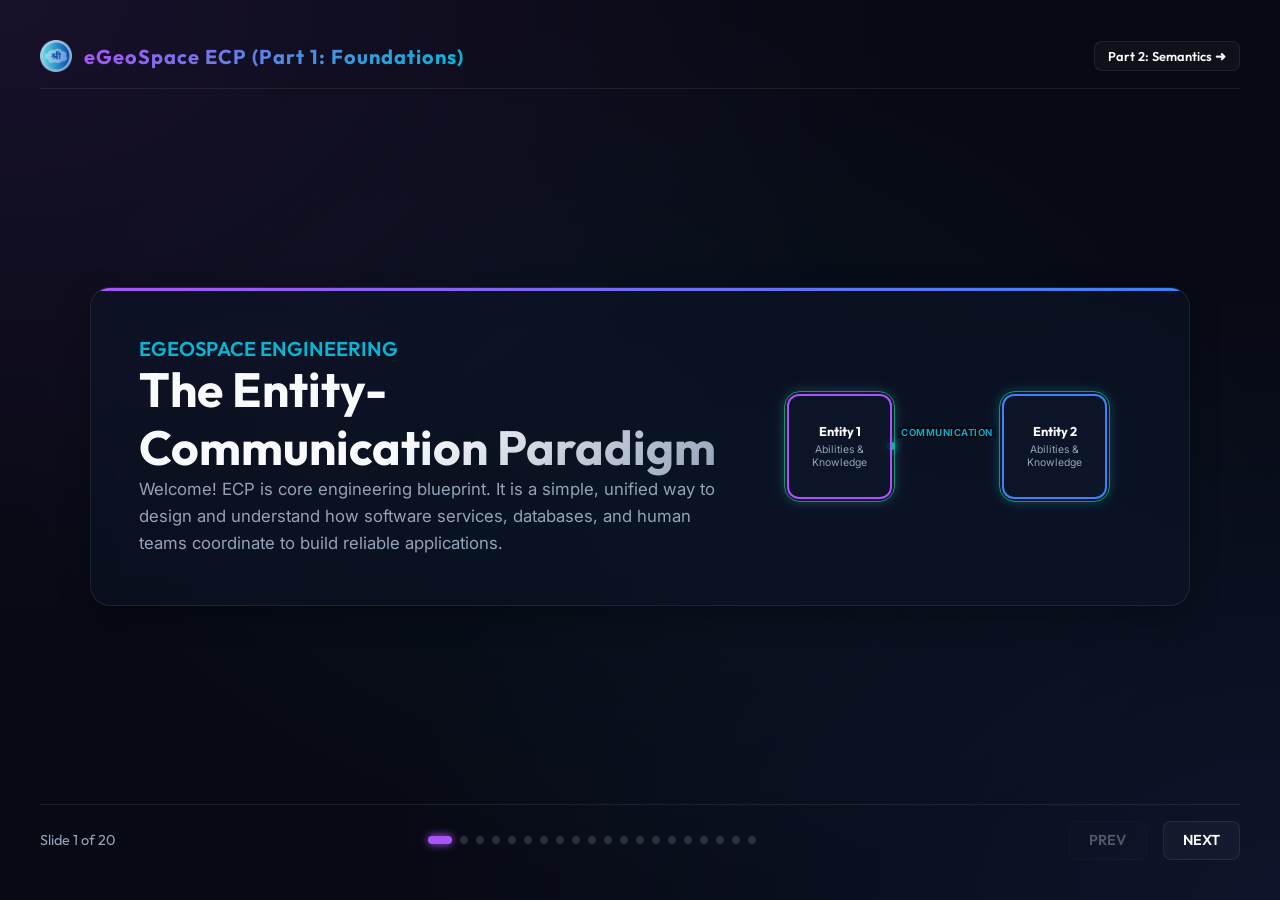
==== commit bc34668e: "Introduce Part 2: Semantics & Systemic Qualities presentation with custom interactive simulator" ====
--- a/index.html
+++ b/index.html
@@ -8,12 +8,12 @@
 </head>
 <body>
     <div id="presentation-container">
-        <!-- Header -->
-        <header>
+        <header style="display: flex; justify-content: space-between; align-items: center; width: 100%;">
             <div class="logo">
                 <img src="logo.webp" alt="eGeoSpace Logo">
-                <span>eGeoSpace ECP</span>
+                <span>eGeoSpace ECP (Part 1: Foundations)</span>
             </div>
+            <a href="semantics.html" class="nav-btn" style="text-decoration: none; padding: 0.4rem 0.8rem; font-size: 0.8rem; font-weight: 600;">Part 2: Semantics ➜</a>
         </header>
 
         <!-- Slides Wrapper -->
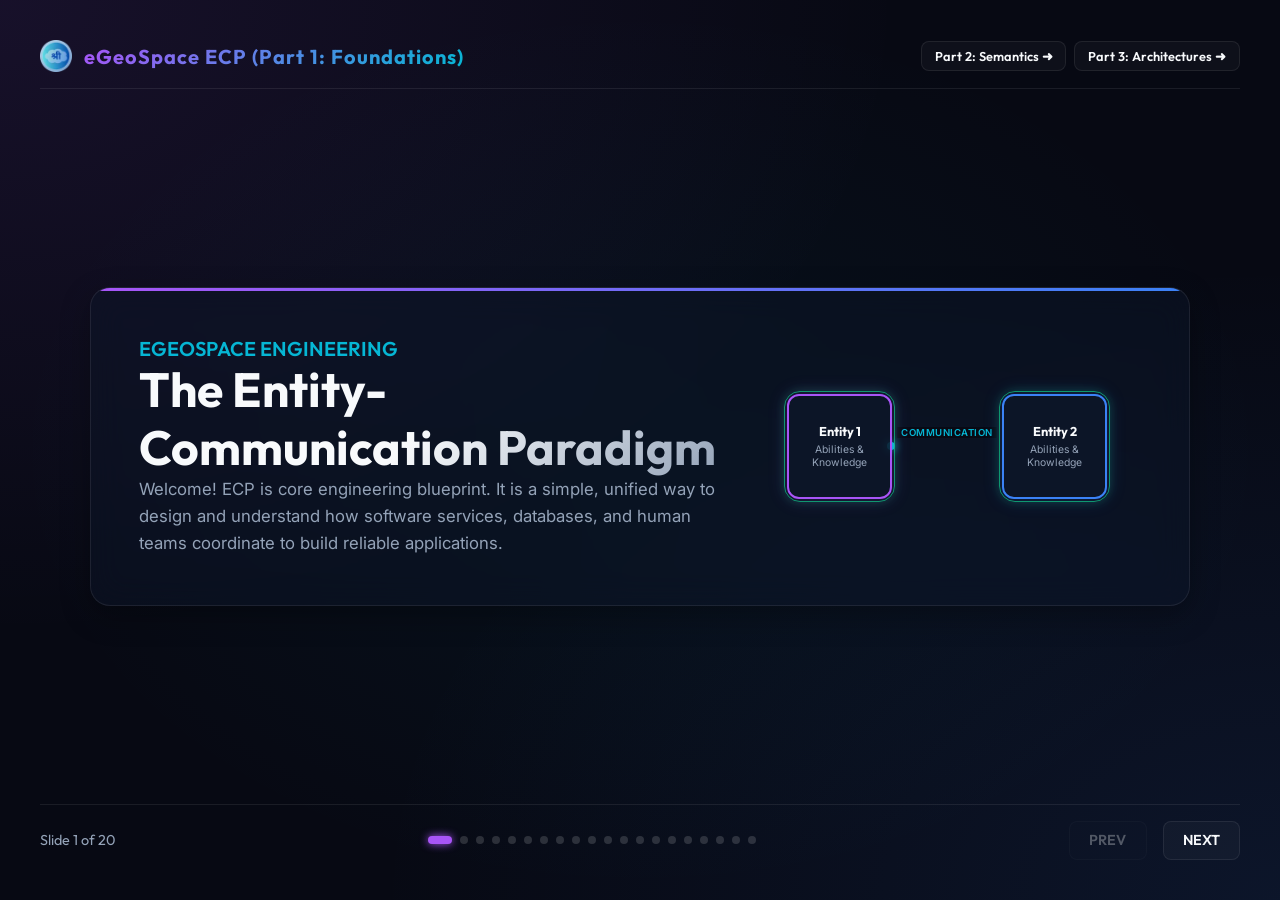
==== commit 7cf18434: "Synchronize cross-navigation headers for Parts 1, 2, and 3" ====
--- a/index.html
+++ b/index.html
@@ -13,7 +13,10 @@
                 <img src="logo.webp" alt="eGeoSpace Logo">
                 <span>eGeoSpace ECP (Part 1: Foundations)</span>
             </div>
-            <a href="semantics.html" class="nav-btn" style="text-decoration: none; padding: 0.4rem 0.8rem; font-size: 0.8rem; font-weight: 600;">Part 2: Semantics ➜</a>
+            <div style="display: flex; gap: 0.5rem;">
+                <a href="semantics.html" class="nav-btn" style="text-decoration: none; padding: 0.4rem 0.8rem; font-size: 0.8rem; font-weight: 600;">Part 2: Semantics ➜</a>
+                <a href="architecture.html" class="nav-btn" style="text-decoration: none; padding: 0.4rem 0.8rem; font-size: 0.8rem; font-weight: 600;">Part 3: Architectures ➜</a>
+            </div>
         </header>
 
         <!-- Slides Wrapper -->
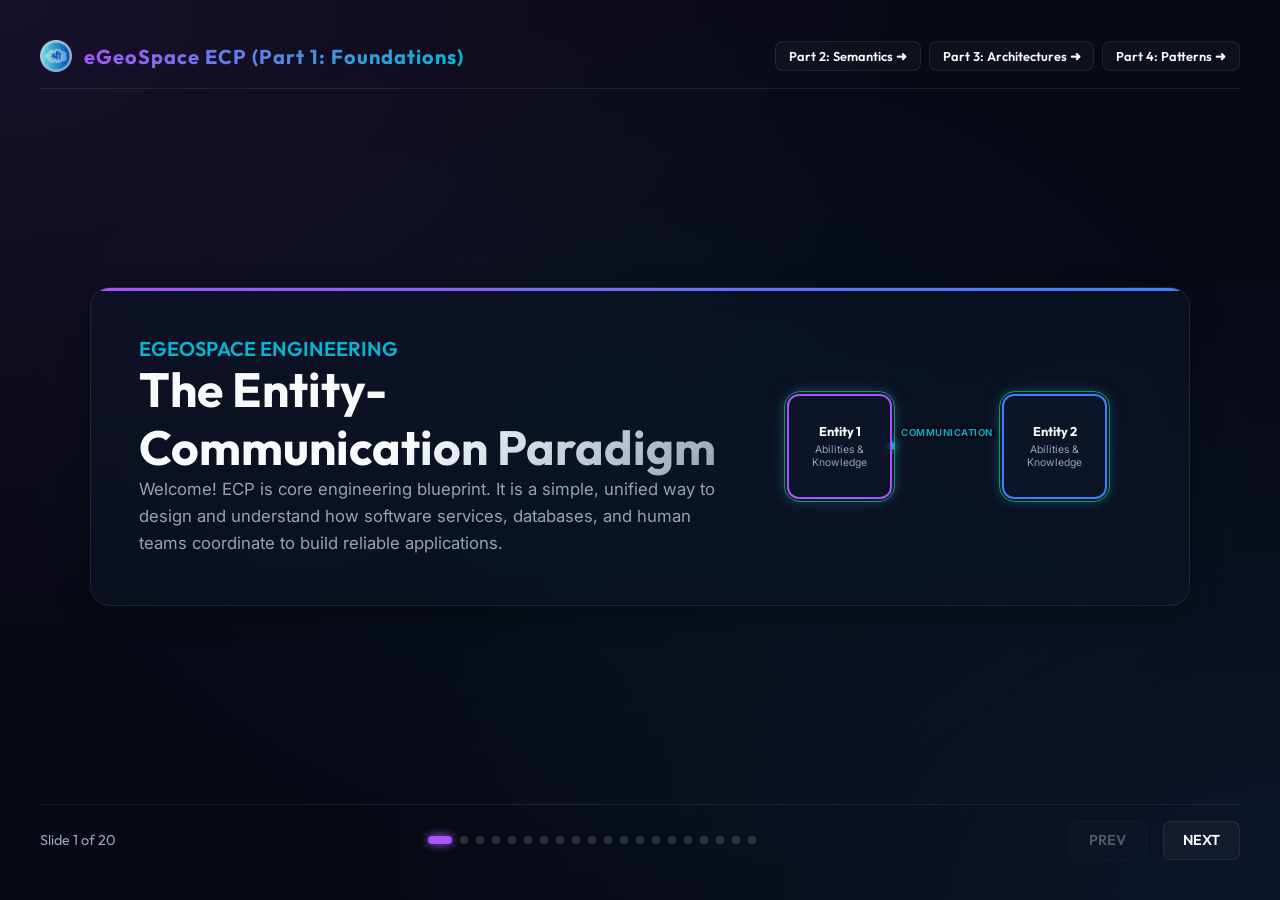
==== commit 870a4f9c: "Synchronize cross-navigation header buttons for all 4 presentations" ====
--- a/index.html
+++ b/index.html
@@ -16,6 +16,7 @@
             <div style="display: flex; gap: 0.5rem;">
                 <a href="semantics.html" class="nav-btn" style="text-decoration: none; padding: 0.4rem 0.8rem; font-size: 0.8rem; font-weight: 600;">Part 2: Semantics ➜</a>
                 <a href="architecture.html" class="nav-btn" style="text-decoration: none; padding: 0.4rem 0.8rem; font-size: 0.8rem; font-weight: 600;">Part 3: Architectures ➜</a>
+                <a href="patterns.html" class="nav-btn" style="text-decoration: none; padding: 0.4rem 0.8rem; font-size: 0.8rem; font-weight: 600;">Part 4: Patterns ➜</a>
             </div>
         </header>
 
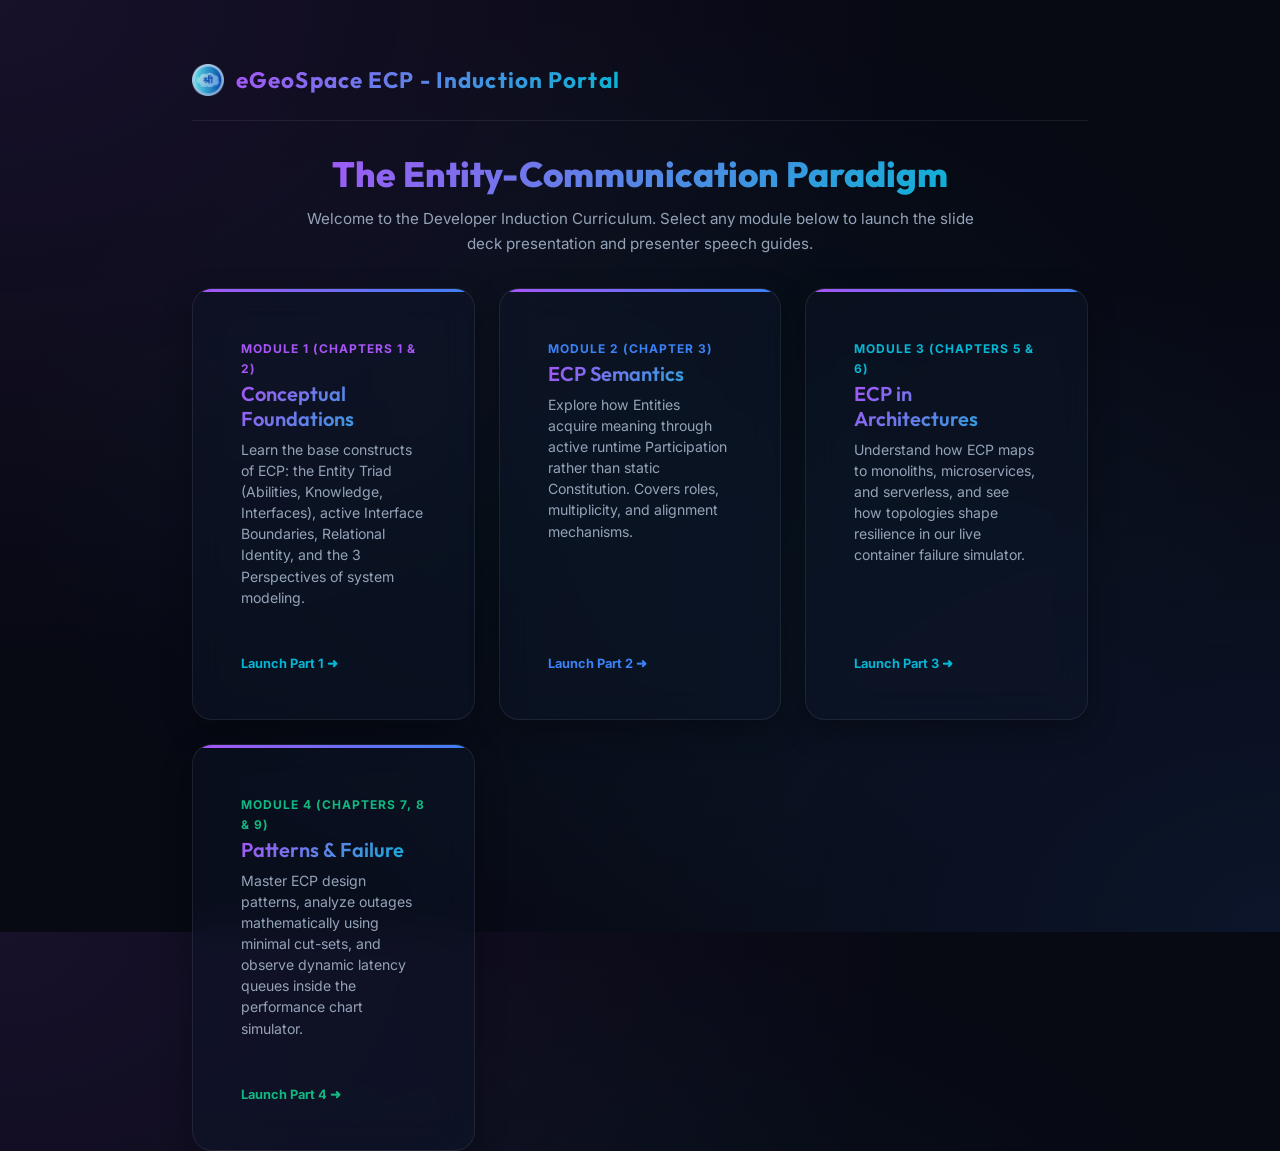
==== commit 10c54ba9: "Create home portal index.html and update cross-navigation routing" ====
--- a/index.html
+++ b/index.html
@@ -3,638 +3,123 @@
 <head>
     <meta charset="UTF-8">
     <meta name="viewport" content="width=device-width, initial-scale=1.0">
-    <title>The Entity-Communication Paradigm (ECP) - Developer Induction</title>
+    <title>ECP Developer Induction Portal - Home</title>
     <link rel="stylesheet" href="style.css">
+    <style>
+        .portal-grid {
+            display: grid;
+            grid-template-columns: repeat(auto-fit, minmax(220px, 1fr));
+            gap: 1.5rem;
+            margin-top: 2rem;
+            width: 100%;
+        }
+        .portal-card {
+            transition: all 0.3s cubic-bezier(0.4, 0, 0.2, 1);
+            cursor: pointer;
+            text-decoration: none;
+            display: flex;
+            flex-direction: column;
+            justify-content: space-between;
+            min-height: 250px;
+        }
+        .portal-card:hover {
+            transform: translateY(-6px);
+            border-color: var(--accent-cyan);
+            box-shadow: 0 0 20px rgba(6, 182, 212, 0.15);
+        }
+        .portal-card h3 {
+            margin-bottom: 0.5rem;
+            font-size: 1.25rem;
+            font-family: var(--font-heading);
+            background: linear-gradient(135deg, var(--accent-purple), var(--accent-cyan));
+            -webkit-background-clip: text;
+            -webkit-text-fill-color: transparent;
+        }
+        .portal-card p {
+            font-size: 0.88rem;
+            color: var(--text-secondary);
+            line-height: 1.5;
+            margin-bottom: 1.5rem;
+            flex-grow: 1;
+        }
+        .portal-card .card-footer {
+            font-size: 0.8rem;
+            font-weight: 700;
+            color: var(--accent-cyan);
+            display: flex;
+            align-items: center;
+            gap: 0.25rem;
+        }
+    </style>
 </head>
 <body>
-    <div id="presentation-container">
-        <header style="display: flex; justify-content: space-between; align-items: center; width: 100%;">
+    <div id="presentation-container" style="max-width: 960px; min-height: auto; margin: 2rem auto; padding: 2rem;">
+        <!-- Header -->
+        <header style="border-bottom: 1px solid var(--border-color); padding-bottom: 1.5rem; margin-bottom: 1rem; width: 100%;">
             <div class="logo">
                 <img src="logo.webp" alt="eGeoSpace Logo">
-                <span>eGeoSpace ECP (Part 1: Foundations)</span>
-            </div>
-            <div style="display: flex; gap: 0.5rem;">
-                <a href="semantics.html" class="nav-btn" style="text-decoration: none; padding: 0.4rem 0.8rem; font-size: 0.8rem; font-weight: 600;">Part 2: Semantics ➜</a>
-                <a href="architecture.html" class="nav-btn" style="text-decoration: none; padding: 0.4rem 0.8rem; font-size: 0.8rem; font-weight: 600;">Part 3: Architectures ➜</a>
-                <a href="patterns.html" class="nav-btn" style="text-decoration: none; padding: 0.4rem 0.8rem; font-size: 0.8rem; font-weight: 600;">Part 4: Patterns ➜</a>
+                <span style="font-size: 1.4rem;">eGeoSpace ECP - Induction Portal</span>
             </div>
         </header>
 
-        <!-- Slides Wrapper -->
-        <main class="slides-wrapper">
-            <!-- Slide 1: Welcome / Title -->
-            <section class="slide active" id="slide-1">
-                <div class="glass-card welcome-grid">
+        <!-- Main content -->
+        <main style="display: flex; flex-direction: column; align-items: center; width: 100%;">
+            <div style="text-align: center; margin-top: 1rem; max-width: 700px;">
+                <h1 style="font-size: 2.2rem; font-weight: 800; margin-bottom: 0.75rem; background: linear-gradient(135deg, var(--accent-purple), var(--accent-cyan)); -webkit-background-clip: text; -webkit-text-fill-color: transparent;">The Entity-Communication Paradigm</h1>
+                <p style="color: var(--text-secondary); font-size: 0.95rem; line-height: 1.6;">Welcome to the Developer Induction Curriculum. Select any module below to launch the slide deck presentation and presenter speech guides.</p>
+            </div>
+
+            <!-- Portal Grid -->
+            <div class="portal-grid">
+                <!-- Part 1 -->
+                <a href="foundations.html" class="glass-card portal-card">
                     <div>
-                        <h3>EGEOSPACE ENGINEERING</h3>
-                        <h1>The Entity-Communication Paradigm</h1>
-                        <p>Welcome! ECP is core engineering blueprint. It is a simple, unified way to design and understand how software services, databases, and human teams coordinate to build reliable applications.</p>
+                        <span style="font-size: 0.75rem; font-weight: 700; color: var(--accent-purple); letter-spacing: 1px; text-transform: uppercase;">Module 1 (Chapters 1 & 2)</span>
+                        <h3 style="margin-top: 0.25rem;">Conceptual Foundations</h3>
+                        <p>Learn the base constructs of ECP: the Entity Triad (Abilities, Knowledge, Interfaces), active Interface Boundaries, Relational Identity, and the 3 Perspectives of system modeling.</p>
                     </div>
-                    <div class="welcome-decor">
-                        <div class="ecp-network">
-                            <!-- Entity 1 -->
-                            <div class="net-entity" id="net-ent-1">
-                                <span class="net-title">Entity 1</span>
-                                <div class="net-sub">Abilities &<br>Knowledge</div>
-                                <div class="net-boundary" title="Interface Boundary"></div>
-                            </div>
-                            <!-- Connection channel -->
-                            <div class="net-channel">
-                                <div class="net-packet"></div>
-                                <div class="net-channel-label">Communication</div>
-                            </div>
-                            <!-- Entity 2 -->
-                            <div class="net-entity" id="net-ent-2">
-                                <span class="net-title">Entity 2</span>
-                                <div class="net-sub">Abilities &<br>Knowledge</div>
-                                <div class="net-boundary" title="Interface Boundary"></div>
-                            </div>
-                        </div>
+                    <div class="card-footer">
+                        Launch Part 1 ➜
                     </div>
-                </div>
-            </section>
+                </a>
 
-            <!-- Slide 2: The Challenge of Modern Apps -->
-            <section class="slide" id="slide-2">
-                <div class="glass-card">
-                    <h3>THE MODERN CONUNDRUM</h3>
-                    <h2>Why Web Apps Are Complex</h2>
-                    <p>Building web applications today is no longer just about writing code for a single server. Modern applications are dynamic networks consisting of:</p>
-                    <div class="grid-3" style="margin-top: 1rem;">
-                        <div class="control-panel" style="flex-direction: column; align-items: flex-start; gap: 0.5rem; padding: 1.25rem;">
-                            <h4 style="color: var(--accent-purple);">Distributed Code</h4>
-                            <p style="font-size: 0.85rem;">Front-end React modules, back-end microservices, third-party APIs (Stripe, Twilio), and databases running in the cloud.</p>
-                        </div>
-                        <div class="control-panel" style="flex-direction: column; align-items: flex-start; gap: 0.5rem; padding: 1.25rem;">
-                            <h4 style="color: var(--accent-blue);">Socio-Technical Flow</h4>
-                            <p style="font-size: 0.85rem;">The app doesn't run in a vacuum. It depends on human users making purchases, support staff approving refunds, and admin roles.</p>
-                        </div>
-                        <div class="control-panel" style="flex-direction: column; align-items: flex-start; gap: 0.5rem; padding: 1.25rem;">
-                            <h4 style="color: var(--accent-cyan);">The Problem</h4>
-                            <p style="font-size: 0.85rem;">We use different tools to describe different pieces. This fragmentation makes it hard to see the big picture and prevent security leaks.</p>
-                        </div>
+                <!-- Part 2 -->
+                <a href="semantics.html" class="glass-card portal-card">
+                    <div>
+                        <span style="font-size: 0.75rem; font-weight: 700; color: var(--accent-blue); letter-spacing: 1px; text-transform: uppercase;">Module 2 (Chapter 3)</span>
+                        <h3 style="margin-top: 0.25rem;">ECP Semantics</h3>
+                        <p>Explore how Entities acquire meaning through active runtime Participation rather than static Constitution. Covers roles, multiplicity, and alignment mechanisms.</p>
                     </div>
-                </div>
-            </section>
+                    <div class="card-footer" style="color: var(--accent-blue);">
+                        Launch Part 2 ➜
+                    </div>
+                </a>
 
-            <!-- Slide 3: The Old Way and Its Problems -->
-            <section class="slide" id="slide-3">
-                <div class="glass-card">
-                    <h3>HISTORICAL LESSONS</h3>
-                    <h2>What We Used Before & Where We Got Stuck</h2>
-                    <p>Previously, system architectures suffered from critical, real-world vulnerabilities:</p>
-                    <ul class="bullet-list" style="margin-top: 0.5rem;">
-                        <li class="bullet-item">
-                            <div class="bullet-icon">1</div>
-                            <div class="bullet-content">
-                                <h4>Monoliths & Tightly Coupled Code</h4>
-                                <p><strong>Problem:</strong> Code modules could directly access each other's internal variables. If someone wrote bad database queries in the reporting module, it crashed the entire site, including checkout.</p>
-                            </div>
-                        </li>
-                        <li class="bullet-item">
-                            <div class="bullet-icon">2</div>
-                            <div class="bullet-content">
-                                <h4>Microservices Without Guardrails</h4>
-                                <p><strong>Problem:</strong> Services were separated, but boundaries were weak. A microservice might expose an API without verifying auth details, allowing unauthorized access from other nodes.</p>
-                            </div>
-                        </li>
-                        <li class="bullet-item">
-                            <div class="bullet-icon">3</div>
-                            <div class="bullet-content">
-                                <h4>Neglecting Human Actors</h4>
-                                <p><strong>Problem:</strong> Traditional models only defined software protocols. Human steps—like a manager approving a high-value checkout—were treated as external "triggers" rather than core parts of the flow.</p>
-                            </div>
-                        </li>
-                    </ul>
-                </div>
-            </section>
+                <!-- Part 3 -->
+                <a href="architecture.html" class="glass-card portal-card">
+                    <div>
+                        <span style="font-size: 0.75rem; font-weight: 700; color: var(--accent-cyan); letter-spacing: 1px; text-transform: uppercase;">Module 3 (Chapters 5 & 6)</span>
+                        <h3 style="margin-top: 0.25rem;">ECP in Architectures</h3>
+                        <p>Understand how ECP maps to monoliths, microservices, and serverless, and see how topologies shape resilience in our live container failure simulator.</p>
+                    </div>
+                    <div class="card-footer" style="color: var(--accent-cyan);">
+                        Launch Part 3 ➜
+                    </div>
+                </a>
 
-            <!-- Slide 4: The ECP Solution (Simplifying Complexity) -->
-            <section class="slide" id="slide-4">
-                <div class="glass-card grid-2">
+                <!-- Part 4 -->
+                <a href="patterns.html" class="glass-card portal-card">
                     <div>
-                        <h3>OUR BLUEPRINT</h3>
-                        <h2>The ECP Solution</h2>
-                        <p>The **Entity-Communication Paradigm (ECP)** solves these problems by treating everything in the system under a single, unified rule:</p>
-                        <p style="margin-top: 1rem; font-size: 0.95rem; line-height: 1.5;">Every component in our system—whether it is a React button, a payment microservice, a database, or a human administrator—is modeled as an **Entity**.</p>
-                        <p style="margin-top: 1rem; font-size: 0.95rem; line-height: 1.5;">Entities are completely isolated. They can *never* directly tamper with each other's internal data. They can only coordinate by sending **Communication Messages** through regulated channels.</p>
+                        <span style="font-size: 0.75rem; font-weight: 700; color: var(--accent-green); letter-spacing: 1px; text-transform: uppercase;">Module 4 (Chapters 7, 8 & 9)</span>
+                        <h3 style="margin-top: 0.25rem;">Patterns & Failure</h3>
+                        <p>Master ECP design patterns, analyze outages mathematically using minimal cut-sets, and observe dynamic latency queues inside the performance chart simulator.</p>
                     </div>
-                    <div style="background: rgba(0,0,0,0.15); padding: 2rem; border-radius: 12px; border: 1px solid var(--border-color); display: flex; flex-direction: column; justify-content: center;">
-                        <h4 style="color: var(--accent-cyan); font-family: var(--font-heading); margin-bottom: 0.75rem;">Why is this helpful?</h4>
-                        <ul style="padding-left: 1.25rem; font-size: 0.88rem; color: var(--text-secondary); display: flex; flex-direction: column; gap: 0.75rem;">
-                            <li><strong>Isolation:</strong> A bug in one Entity cannot silently corrupt another.</li>
-                            <li><strong>Security:</strong> All interaction points are locked by default.</li>
-                            <li><strong>Traceability:</strong> Since communication is explicit, we can trace every single message flow.</li>
-                        </ul>
+                    <div class="card-footer" style="color: var(--accent-green);">
+                        Launch Part 4 ➜
                     </div>
-                </div>
-            </section>
-
-            <!-- Slide 5: The Three Perspectives of ECP -->
-            <section class="slide" id="slide-5">
-                <div class="glass-card">
-                    <h3>SYSTEM VIEWPOINTS</h3>
-                    <h2>The Three Perspectives of ECP</h2>
-                    <p>ECP is analyzed through three complementary layers of formalization. No single view is sufficient; together they provide a complete picture:</p>
-                    <div class="tabs-container" style="margin-top: 1rem;">
-                        <div class="tabs-headers" style="flex-wrap: wrap; gap: 0.5rem;">
-                            <button class="tab-btn active" data-tab="tab-view-tuple">1. The Tuple Perspective (Definitional)</button>
-                            <button class="tab-btn" data-tab="tab-view-graph">2. The Graph-Theoretic Perspective (Relational)</button>
-                            <button class="tab-btn" data-tab="tab-view-sim">3. The Simulation Perspective (Emergent)</button>
-                        </div>
-                        <div class="tab-content active" id="tab-view-tuple">
-                            <h4 style="color: var(--accent-purple); margin-bottom: 0.5rem;">The Definitional Core: Entity Tuple</h4>
-                            <p>Focuses on the **internal constitution** of an Entity. Every Entity is structured as a tuple: <code>Entity = (Abilities, Knowledge, Interfaces)</code> protected by an <strong>Interface Boundary</strong>.</p>
-                            <p style="margin-top: 0.5rem; font-size: 0.9rem; color: var(--text-secondary);">This perspective guarantees complete encapsulation: internal variables (Knowledge) and algorithms (Abilities) are isolated from direct external tampering.</p>
-                        </div>
-                        <div class="tab-content" id="tab-view-graph">
-                            <h4 style="color: var(--accent-blue); margin-bottom: 0.5rem;">The Relational Structure: Dependency Networks</h4>
-                            <p>Focuses on how Entities are **situated in a network**. We represent the system as a directed graph where nodes are Entities and edges are directional dependencies (Incoming/Outgoing).</p>
-                            <p style="margin-top: 0.5rem; font-size: 0.9rem; color: var(--text-secondary);">This perspective allows architects to mathematically model failure domains, calculate cut sets, and verify system-wide coherence and resilience.</p>
-                        </div>
-                        <div class="tab-content" id="tab-view-sim">
-                            <h4 style="color: var(--accent-cyan); margin-bottom: 0.5rem;">The Dynamic Behavior: Runtime Flows</h4>
-                            <p>Focuses on **execution and message flows**. We simulate how communication packets travel across interfaces and boundaries under varying loads and latency.</p>
-                            <p style="margin-top: 0.5rem; font-size: 0.9rem; color: var(--text-secondary);">This perspective reveals emergent properties of the system, such as bottlenecking, latency propagation, and cascading failure recovery.</p>
-                        </div>
-                    </div>
-                </div>
-            </section>
-
-            <!-- Slide 6: The Entity Triad (A, K, I) -->
-            <section class="slide" id="slide-6">
-                <div class="glass-card grid-2">
-                    <div>
-                        <h3>THE INGREDIENTS</h3>
-                        <h2>The Entity Triad (A, K, I)</h2>
-                        <p>To keep things simple, every single Entity in our system is made of the same three components:</p>
-                        <div style="font-family: monospace; font-size: 1.25rem; color: var(--accent-purple); margin: 0.75rem 0; font-weight: bold; background: rgba(0,0,0,0.2); padding: 0.5rem; border-radius: 6px; text-align: center; border: 1px solid var(--border-color);">
-                            Entity = (Abilities, Knowledge, Interfaces)
-                        </div>
-                        <p style="font-size: 0.9rem; color: var(--accent-cyan);">Click the nodes on the right to inspect what they mean with examples:</p>
-                        <div class="triad-info-box" id="triad-details">
-                            <h4 id="triad-detail-title" style="color: var(--accent-purple); font-family: var(--font-heading); margin-bottom: 0.25rem;">Select a Node</h4>
-                            <p id="triad-detail-desc" style="font-size: 0.9rem;">Click Abilities (A), Knowledge (K), or Interfaces (I) in the diagram on the right to learn more.</p>
-                        </div>
-                    </div>
-                    <div class="triad-container">
-                        <div class="entity-circle">
-                            <div class="entity-core">ENTITY</div>
-                            <div class="part-node node-abilities" data-node="abilities">Abilities<br><span style="font-size: 0.6rem; color: var(--accent-purple);">(A)</span></div>
-                            <div class="part-node node-knowledge" data-node="knowledge">Knowledge<br><span style="font-size: 0.6rem; color: var(--accent-purple);">(K)</span></div>
-                            <div class="part-node node-interfaces" data-node="interfaces">Interfaces<br><span style="font-size: 0.6rem; color: var(--accent-purple);">(I)</span></div>
-                        </div>
-                    </div>
-                </div>
-            </section>
-
-            <!-- Slide 7: Abilities & Knowledge Deep Dive -->
-            <section class="slide" id="slide-7">
-                <div class="glass-card grid-2">
-                    <div>
-                        <h3>CONSTITUTIONAL ELEMENTS</h3>
-                        <h2>Abilities & Knowledge: Nature & Lifecycles</h2>
-                        <p>An Entity's internal constitution consists of two complementary elements: what it can do (Abilities) and what it knows (Knowledge).</p>
-                        <div class="tabs-container" style="margin-top: 0.75rem;">
-                            <div class="tabs-headers">
-                                <button class="tab-btn active" data-tab="tab-triad-abilities">Abilities (A)</button>
-                                <button class="tab-btn" data-tab="tab-triad-knowledge">Knowledge (K)</button>
-                            </div>
-                            <div class="tab-content active" id="tab-triad-abilities">
-                                <h4 style="color: var(--accent-purple); margin-bottom: 0.25rem;">Dispositional Properties of Action</h4>
-                                <p style="font-size: 0.9rem;">Potential actions or state transformations possible within an environment. They define <em>what can be done</em> without implying when, how, or by whom.</p>
-                                <p style="margin-top: 0.5rem; font-size: 0.85rem; color: var(--accent-cyan);"><strong>Counterexample:</strong> A passive code library or function that cannot be independently executed or regulated is NOT an ECP Ability.</p>
-                            </div>
-                            <div class="tab-content" id="tab-triad-knowledge">
-                                <h4 style="color: var(--accent-blue); margin-bottom: 0.25rem;">Informational Resources</h4>
-                                <p style="font-size: 0.9rem;">Internal state, data sets, or rules that condition, constrain, or enable the execution of Abilities. Knowledge is strictly private to its Entity.</p>
-                                <p style="margin-top: 0.5rem; font-size: 0.85rem; color: var(--accent-cyan);"><strong>Counterexample:</strong> A shared global database or public constant that any component can modify without boundary checks is NOT ECP Knowledge.</p>
-                            </div>
-                        </div>
-                    </div>
-                    <div style="background: rgba(0,0,0,0.15); padding: 1.5rem; border-radius: 12px; border: 1px solid var(--border-color); display: flex; flex-direction: column; justify-content: center; gap: 0.75rem;">
-                        <h4 style="color: var(--text-primary); font-family: var(--font-heading); font-size: 1rem; border-bottom: 1px solid var(--border-color); padding-bottom: 0.25rem;">Why is this distinction critical?</h4>
-                        <p style="font-size: 0.85rem; color: var(--text-secondary); line-height: 1.4;">By separating action (Abilities) from state (Knowledge), we prevent common coupling bugs. A service cannot directly query or update another service's database (Knowledge) — it must request the service to execute an Ability via its exposed interface.</p>
-                    </div>
-                </div>
-            </section>
-
-            <!-- Slide 8: The Interface Boundary (The Gatekeeper) -->
-            <section class="slide" id="slide-8">
-                <div class="glass-card grid-2">
-                    <div>
-                        <h3>THE BOUNCER</h3>
-                        <h2>The Interface Boundary</h2>
-                        <p>Exposing an **Interface** (e.g., a public function or API URL) is like putting a door on your house. By itself, it allows entry.</p>
-                        <p style="margin-top: 1rem; font-size: 0.95rem;">The **Interface Boundary** is the lock and bouncer on that door. It dynamically inspects every incoming message to verify permissions, rate-limit abuse, and validate data.</p>
-                        <div class="control-panel">
-                            <div class="toggle-container">
-                                <span style="font-weight: 600; font-size: 0.9rem;">Interface Boundary Protection:</span>
-                                <label class="switch">
-                                    <input type="checkbox" id="boundary-toggle" checked>
-                                    <span class="slider"></span>
-                                </label>
-                            </div>
-                            <span id="boundary-status" style="font-size: 0.9rem; font-weight: 600; color: var(--accent-green);">ACTIVE (SECURED)</span>
-                        </div>
-                    </div>
-                    <div class="triad-container">
-                        <!-- Visual indicator showing boundary ring shielding core -->
-                        <div class="boundary-ring active" id="boundary-visual-ring"></div>
-                        <div class="entity-circle" id="boundary-entity-circle" style="border-style: solid;">
-                            <div class="entity-core" id="boundary-core" style="border-color: var(--accent-green); box-shadow: 0 0 20px rgba(16, 185, 129, 0.2);">SECURE</div>
-                            <div class="part-node node-abilities" style="opacity: 0.3; cursor: not-allowed; border-color: var(--border-color);">Abilities</div>
-                            <div class="part-node node-knowledge" style="opacity: 0.3; cursor: not-allowed; border-color: var(--border-color);">Knowledge</div>
-                            <!-- Boundary exposed interface point -->
-                            <div class="part-node node-interfaces" style="border-color: var(--accent-green); color: var(--accent-green); box-shadow: 0 0 10px rgba(16, 185, 129, 0.15);">Exposed API</div>
-                        </div>
-                    </div>
-                </div>
-            </section>
-
-            <!-- Slide 9: Entity Types, Instances & Granularity -->
-            <section class="slide" id="slide-9">
-                <div class="glass-card grid-2">
-                    <div>
-                        <h3>SCALING & DECOMPOSITION</h3>
-                        <h2>Types, Instances & Granularity</h2>
-                        <p>Entities exist at different levels of abstraction and granularity to allow clean system decomposition:</p>
-                        <ul class="bullet-list" style="margin-top: 1rem; font-size: 0.9rem;">
-                            <li class="bullet-item">
-                                <div class="bullet-icon">⚙</div>
-                                <div class="bullet-content">
-                                    <strong>Entity Type vs Instance</strong>
-                                    <p>An <strong>Entity Type</strong> is the abstract design-time schema defining Abilities, Knowledge, and Interfaces. An <strong>Entity Instance</strong> is a live runtime instantiation executing in memory.</p>
-                                </div>
-                            </li>
-                            <li class="bullet-item">
-                                <div class="bullet-icon">🧱</div>
-                                <div class="bullet-content">
-                                    <strong>Atomic Entities</strong>
-                                    <p>Minimal system participants that cannot be decomposed further without losing their systemic role (e.g., an email validation function).</p>
-                                </div>
-                            </li>
-                        </ul>
-                    </div>
-                    <div style="background: rgba(0,0,0,0.15); padding: 1.5rem; border-radius: 12px; border: 1px solid var(--border-color); display: flex; flex-direction: column; justify-content: center; gap: 0.5rem;">
-                        <h4 style="color: var(--accent-cyan); font-family: var(--font-heading); font-size: 1rem;">Composite Entities (Composition)</h4>
-                        <p style="font-size: 0.85rem; color: var(--text-secondary); line-height: 1.45;">Higher-level participants made of multiple sub-Entities. For example, a <strong>Payment Service</strong> is a Composite Entity consisting of sub-entities for validation, fraud check, and ledger writing.</p>
-                        <div style="background: rgba(0,0,0,0.25); border: 1px dashed var(--accent-blue); padding: 0.75rem; border-radius: 8px; font-size: 0.8rem; margin-top: 0.5rem; text-align: center;">
-                            <span style="color: var(--text-primary); font-weight: 600;">Composite Entity Boundary</span>
-                            <div style="display: flex; justify-content: center; gap: 0.5rem; margin-top: 0.25rem;">
-                                <div style="background: rgba(168, 85, 247, 0.2); border: 1px solid var(--accent-purple); padding: 0.25rem 0.5rem; border-radius: 4px; font-size: 0.7rem;">Sub-Entity A</div>
-                                <div style="background: rgba(168, 85, 247, 0.2); border: 1px solid var(--accent-purple); padding: 0.25rem 0.5rem; border-radius: 4px; font-size: 0.7rem;">Sub-Entity B</div>
-                            </div>
-                        </div>
-                    </div>
-                </div>
-            </section>
-
-            <!-- Slide 10: Real-world Analogy (The Restaurant) -->
-            <section class="slide" id="slide-10">
-                <div class="glass-card">
-                    <h3>AN EASY ANALOGY</h3>
-                    <h2>The Restaurant Analogy</h2>
-                    <p>To connect these concepts, think of how a busy restaurant operates using ECP principles:</p>
-                    <div class="grid-3" style="margin-top: 1rem;">
-                        <div class="control-panel" style="flex-direction: column; align-items: flex-start; gap: 0.4rem; padding: 1.25rem;">
-                            <h4 style="color: var(--accent-purple);">The Customer Entity</h4>
-                            <p style="font-size: 0.85rem; line-height: 1.4;">A human participant. Exposes an Interface (placing orders). Retains Knowledge (what they want to eat, their budget).</p>
-                        </div>
-                        <div class="control-panel" style="flex-direction: column; align-items: flex-start; gap: 0.4rem; padding: 1.25rem;">
-                            <h4 style="color: var(--accent-blue);">The Waiter Entity</h4>
-                            <p style="font-size: 0.85rem; line-height: 1.4;">The communicator. Has the Ability to take orders. Exposes the Menu as an Interface to Customers.</p>
-                        </div>
-                        <div class="control-panel" style="flex-direction: column; align-items: flex-start; gap: 0.4rem; padding: 1.25rem;">
-                            <h4 style="color: var(--accent-cyan);">The Kitchen Entity</h4>
-                            <p style="font-size: 0.85rem; line-height: 1.4;">The worker. Has the Ability to cook food. Retains Knowledge (secret recipes) and exposes a counter to receive orders.</p>
-                        </div>
-                    </div>
-                    <div style="background: rgba(16, 185, 129, 0.05); border: 1px solid var(--accent-green); padding: 1rem; border-radius: 10px; margin-top: 1rem; font-size: 0.9rem;">
-                        <strong>Interface Boundary in Action:</strong> The Customer *cannot* walk directly into the kitchen, open the fridge, and cook their own meal (bypassing Interface Boundaries). They must submit their request to the Waiter through the Menu interface. The Kitchen Counter acts as an Interface Boundary, verifying the ticket order is valid before cooking.
-                    </div>
-                </div>
-            </section>
-
-            <!-- Slide 11: Relational Identity & Dependency Graphs -->
-            <section class="slide" id="slide-11">
-                <div class="glass-card grid-2">
-                    <div>
-                        <h3>WHO ARE YOU?</h3>
-                        <h2>Relational Identity & Dependency Graphs</h2>
-                        <p>In traditional coding, components are defined statically by their source code. In ECP, **Identity is Relational**—an Entity is defined by how it behaves and affects others.</p>
-                        <p style="margin-top: 1rem; font-size: 0.95rem;">If a service fails or loses its connection to the database, its capability changes. It is no longer a "Functional Billing Service"—its relational status is "Offline/Unusable". This structural mapping represents the <strong>Graph-Theoretic Perspective</strong>.</p>
-                        <p style="margin-top: 1rem; font-size: 0.9rem; color: var(--text-secondary);">Click on the nodes on the right to simulate dependency flow highlights:</p>
-                    </div>
-                    <div class="dep-visualizer">
-                        <div class="dep-row">
-                            <div class="dep-entity" id="dep-user" data-entity="user">User Entity</div>
-                            <div class="dep-arrow active" id="arrow-1"></div>
-                            <div class="dep-entity" id="dep-service" data-entity="service">Billing Service</div>
-                        </div>
-                        <div style="font-size: 0.75rem; color: var(--text-secondary); text-align: center;" id="dep-summary">
-                            Click nodes to simulate dependency directionality.
-                        </div>
-                        <div class="dep-row">
-                            <div class="dep-entity" id="dep-service2" data-entity="service">Billing Service</div>
-                            <div class="dep-arrow" id="arrow-2"></div>
-                            <div class="dep-entity" id="dep-db" data-entity="db">Database Node</div>
-                        </div>
-                    </div>
-                </div>
-            </section>
-
-            <!-- Slide 12: Communication & Message Flows -->
-            <section class="slide" id="slide-12">
-                <div class="glass-card grid-2">
-                    <div>
-                        <h3>THE MEDIUM OF INTERACTION</h3>
-                        <h2>Communication & Message Flows</h2>
-                        <p>Entities cannot share memory or variables. They coordinate solely by transmitting explicit, asynchronous **Communication Messages** through interfaces. This is the <strong>Simulation Perspective</strong>.</p>
-                        <ul class="bullet-list" style="margin-top: 0.75rem; font-size: 0.85rem;">
-                            <li class="bullet-item">
-                                <div class="bullet-icon">💬</div>
-                                <div class="bullet-content">
-                                    <strong>Communication as a Semantic Act</strong>
-                                    <p>Messages are not just bytes; they carry intent, obligations, and consequences that invoke Abilities and query Knowledge.</p>
-                                </div>
-                            </li>
-                            <li class="bullet-item">
-                                <div class="bullet-icon">🤝</div>
-                                <div class="bullet-content">
-                                    <strong>Shared Semantics</strong>
-                                    <p>Stabilized via standard formats (APIs, schemas, contracts) so Entities interpret messages in consistent ways.</p>
-                                </div>
-                            </li>
-                        </ul>
-                    </div>
-                    <div style="background: rgba(0,0,0,0.15); padding: 1.5rem; border-radius: 12px; border: 1px solid var(--border-color); display: flex; flex-direction: column; justify-content: center; gap: 0.75rem;">
-                        <h4 style="color: var(--accent-cyan); font-family: var(--font-heading); font-size: 0.95rem; text-align: center;">Anatomy of ECP Communication</h4>
-                        <div style="font-family: monospace; font-size: 0.75rem; color: var(--text-secondary); background: rgba(0,0,0,0.3); padding: 0.75rem; border-radius: 6px; border: 1px solid var(--border-color); display: flex; flex-direction: column; gap: 0.4rem;">
-                            <div>1. Sender Entity -> Sends message envelope</div>
-                            <div style="color: var(--accent-purple);">&nbsp;&nbsp;&nbsp;&nbsp;{ sender: "User", target: "Billing" }</div>
-                            <div>2. Receiver Interface Boundary -> Inspects</div>
-                            <div style="color: var(--accent-green);">&nbsp;&nbsp;&nbsp;&nbsp;[Boundary Check: Valid Token?]</div>
-                            <div>3. Target Entity -> Invokes internal Ability</div>
-                            <div style="color: var(--accent-blue);">&nbsp;&nbsp;&nbsp;&nbsp;execute chargeCard(amount)</div>
-                        </div>
-                    </div>
-                </div>
-            </section>
-
-            <!-- Slide 13: Systemic Qualities -->
-            <section class="slide" id="slide-13">
-                <div class="glass-card">
-                    <h3>EMERGING PHENOMENA</h3>
-                    <h2>Systemic Qualities: Second-Order Effects</h2>
-                    <p>Systemic Qualities cannot be located in any single Entity. They are emergent, relational properties that arise from the communication patterns and dependencies of the entire system:</p>
-                    <div class="grid-3" style="margin-top: 1rem; gap: 1rem;">
-                        <div class="control-panel" style="flex-direction: column; align-items: flex-start; gap: 0.4rem; padding: 1rem;">
-                            <h4 style="color: var(--accent-purple); font-size: 0.95rem;">1. Resilience & Trust</h4>
-                            <p style="font-size: 0.8rem; line-height: 1.4; color: var(--text-secondary);">How the system absorbs disruptions (uptime, recovery time). Trust emerges when boundaries guarantee that Entities only interact in validated, secure ways.</p>
-                        </div>
-                        <div class="control-panel" style="flex-direction: column; align-items: flex-start; gap: 0.4rem; padding: 1rem;">
-                            <h4 style="color: var(--accent-blue); font-size: 0.95rem;">2. Coherence & Adaptability</h4>
-                            <p style="font-size: 0.8rem; line-height: 1.4; color: var(--text-secondary);">Coherence ensures all Entities share semantic alignment and run towards a unified systemic goal. Adaptability is the capacity to elasticize scale and route around failures.</p>
-                        </div>
-                        <div class="control-panel" style="flex-direction: column; align-items: flex-start; gap: 0.4rem; padding: 1rem;">
-                            <h4 style="color: var(--accent-cyan); font-size: 0.95rem;">3. Interdependence & Trade-offs</h4>
-                            <p style="font-size: 0.8rem; line-height: 1.4; color: var(--text-secondary);">System design is a trade-off. Enhancing security (strict Interface Boundaries) increases trust but might add latency, impacting efficiency. Scalability can decrease resilience if redundancy is cut.</p>
-                        </div>
-                    </div>
-                </div>
-            </section>
-
-            <!-- Slide 14: Special Entities -->
-            <section class="slide" id="slide-14">
-                <div class="glass-card">
-                    <h3>PLATFORMS & EXTERNALITIES</h3>
-                    <h2>Special Entities: Primordial & External</h2>
-                    <p>To make writing systems easier, ECP categorizes Entities into three distinct groups depending on where they come from:</p>
-                    <div class="grid-3" style="margin-top: 1rem;">
-                        <div class="control-panel" style="flex-direction: column; align-items: flex-start; gap: 0.4rem; padding: 1.25rem;">
-                            <h4 style="color: var(--accent-purple);">1. Custom Entities</h4>
-                            <p style="font-size: 0.85rem; line-height: 1.4;">Entities that **we write ourselves** as part of our product logic.<br><br><strong>Examples:</strong> Checkout logic, Shopping Cart service, User Preferences recorder.</p>
-                        </div>
-                        <div class="control-panel" style="flex-direction: column; align-items: flex-start; gap: 0.4rem; padding: 1.25rem;">
-                            <h4 style="color: var(--accent-blue);">2. Primordial Entities</h4>
-                            <p style="font-size: 0.85rem; line-height: 1.4;">The **foundation we get for free** from the execution runtime environment to bootstrap our code.<br><br><strong>Examples:</strong> The browser 'window' object, the Node.js runtime, OS kernel threads.</p>
-                        </div>
-                        <div class="control-panel" style="flex-direction: column; align-items: flex-start; gap: 0.4rem; padding: 1.25rem;">
-                            <h4 style="color: var(--accent-cyan);">3. External Entities</h4>
-                            <p style="font-size: 0.85rem; line-height: 1.4;">Systems **outside our control** that we must communicate with via secure proxy wrappers.<br><br><strong>Examples:</strong> Stripe Payment API, SendGrid Email engine, SMS gateways.</p>
-                        </div>
-                    </div>
-                </div>
-            </section>
-
-            <!-- Slide 15: Human and Organizational Entities -->
-            <section class="slide" id="slide-15">
-                <div class="glass-card grid-2">
-                    <div>
-                        <h3>SOCIO-TECHNICAL DESIGN</h3>
-                        <h2>Modeling Human & Team Actors</h2>
-                        <p>Most frameworks ignore people. ECP treats **Humans** and **Teams** as first-class Entities. They possess their own Abilities, Knowledge, and Interfaces:</p>
-                        <ul class="bullet-list" style="margin-top: 1rem; font-size: 0.9rem;">
-                            <li class="bullet-item">
-                                <div class="bullet-icon">👤</div>
-                                <div class="bullet-content">
-                                    <strong>Human Entities (Users/Agents):</strong>
-                                    <p>Abilities (approving audits, requesting refunds), Knowledge (passwords, user intent), Interfaces (dashboard forms).</p>
-                                </div>
-                            </li>
-                            <li class="bullet-item">
-                                <div class="bullet-icon">👥</div>
-                                <div class="bullet-content">
-                                    <strong>Organizational Entities (Teams):</strong>
-                                    <p>Abilities (resource allocations), Knowledge (legal/financial policies), Interfaces (business contracts).</p>
-                                </div>
-                            </li>
-                        </ul>
-                    </div>
-                    <div style="background: rgba(0,0,0,0.15); padding: 2rem; border-radius: 12px; border: 1px solid var(--border-color); display: flex; flex-direction: column; justify-content: center;">
-                        <h4 style="color: var(--accent-cyan); font-family: var(--font-heading); margin-bottom: 0.5rem;">Why model humans as Entities?</h4>
-                        <p style="font-size: 0.85rem; line-height: 1.5; color: var(--text-secondary);">Because it lets us verify **entire business workflows**. We can trace a process from the human customer clicking a button, through microservices, up to a manager approving the audit. Everything is part of the same unified graph!</p>
-                    </div>
-                </div>
-            </section>
-
-            <!-- Slide 16: OOP vs ECP -->
-            <section class="slide" id="slide-16">
-                <div class="glass-card">
-                    <h3>OOP VS ECP</h3>
-                    <h2>What's the Difference?</h2>
-                    <p>You might be wondering: *How does ECP differ from Object-Oriented Programming (OOP) objects?*</p>
-                    <div class="tabs-container" style="margin-top: 1rem;">
-                        <div class="tabs-headers" style="flex-wrap: wrap; gap: 0.5rem;">
-                            <button class="tab-btn active" data-tab="tab-oop-identity">Identity</button>
-                            <button class="tab-btn" data-tab="tab-oop-security">Encapsulation & Security</button>
-                            <button class="tab-btn" data-tab="tab-oop-coherence">Systemic Coherence</button>
-                            <button class="tab-btn" data-tab="tab-oop-scope">System Scope</button>
-                            <button class="tab-btn" data-tab="tab-oop-autonomy">Autonomy & Coupling</button>
-                        </div>
-                        <div class="tab-content active" id="tab-oop-identity">
-                            <h4 style="color: var(--accent-purple); margin-bottom: 0.5rem;">1. Concept of Identity</h4>
-                            <p><strong>OOP:</strong> Identity is static. An object is defined by its class, variables, and methods inside the code file.</p>
-                            <p style="margin-top: 0.5rem;"><strong>ECP:</strong> Identity is relational and dynamic. An Entity is defined by how it is connected in the dependency network and the active effects it produces for others at runtime.</p>
-                        </div>
-                        <div class="tab-content" id="tab-oop-security">
-                            <h4 style="color: var(--accent-blue); margin-bottom: 0.5rem;">2. Encapsulation & Security</h4>
-                            <p><strong>OOP:</strong> Encapsulation is enforced by compiler flags or visibility modifiers (public, private) which are static and easily bypassed (e.g. by package scope, reflection, or direct imports).</p>
-                            <p style="margin-top: 0.5rem;"><strong>ECP:</strong> Encapsulation is active. Every interface must carry an active Interface Boundary function (authorization, input cleaning) that dynamically inspects requests at runtime.</p>
-                        </div>
-                        <div class="tab-content" id="tab-oop-coherence">
-                            <h4 style="color: var(--accent-cyan); margin-bottom: 0.5rem;">3. Systemic Coherence</h4>
-                            <p><strong>OOP:</strong> Relies on local class-level cohesion. Whole-system reliability and coherence are informal considerations left to manual architecture reviews.</p>
-                            <p style="margin-top: 0.5rem;"><strong>ECP:</strong> Coherence is formal. The paradigm leverages graph-theoretic patterns (cut sets, dependency flow) to mathematically model and verify failure domains and system health as a whole.</p>
-                        </div>
-                        <div class="tab-content" id="tab-oop-scope">
-                            <h4 style="color: var(--accent-purple); margin-bottom: 0.5rem;">4. System Scope</h4>
-                            <p><strong>OOP:</strong> Designed to model and structure computer code running inside a single program memory. It has no native way to encapsulate databases, networks, or human actions.</p>
-                            <p style="margin-top: 0.5rem;"><strong>ECP:</strong> Designed to unify everything. Technical services, database states, and socio-technical actors (human users, support staff, external teams) are all represented as Entities in the same network.</p>
-                        </div>
-                        <div class="tab-content" id="tab-oop-autonomy">
-                            <h4 style="color: var(--accent-blue); margin-bottom: 0.5rem;">5. Autonomy & Coupling</h4>
-                            <p><strong>OOP:</strong> Objects share execution threads and call each other's methods directly. A slow running method in one object blocks the caller, creating tight coupling and fragile call stacks.</p>
-                            <p style="margin-top: 0.5rem;"><strong>ECP:</strong> Entities are completely autonomous and run in isolated execution scopes. They can only communicate via explicit, asynchronous message channels, preventing cascading thread blocks.</p>
-                        </div>
-                    </div>
-                </div>
-            </section>
-
-            <!-- Slide 17: Checkout Case Study -->
-            <section class="slide" id="slide-17">
-                <div class="glass-card">
-                    <h3>PRACTICAL CASE STUDY</h3>
-                    <h2>Simulating a Cloud Checkout</h2>
-                    <p>Select steps below to simulate a checkout. Note how separate Entities communicate, and how Interface Boundaries secure the flow:</p>
-                    <div class="checkout-simulator">
-                        <div class="sim-steps">
-                            <button class="sim-step-btn active" id="sim-btn-1">1. User Places Order</button>
-                            <button class="sim-step-btn" id="sim-btn-2">2. API Gateway Authorization</button>
-                            <button class="sim-step-btn" id="sim-btn-3">3. Verify & Reserve Stock</button>
-                            <button class="sim-step-btn" id="sim-btn-4">4. Charge Credit Card</button>
-                            <button class="sim-step-btn" id="sim-btn-5">5. Central Logging Trace</button>
-                        </div>
-                        <div class="sim-display" id="sim-log-display">
-                            <div class="sim-log-line" style="color: var(--text-secondary); font-style: italic;">Select step 1 to begin checkout simulation...</div>
-                        </div>
-                    </div>
-                </div>
-            </section>
-
-            <!-- Slide 18: Developer Guidelines -->
-            <section class="slide" id="slide-18">
-                <div class="glass-card">
-                    <h3>RULES OF THUMB</h3>
-                    <h2>ECP Developer Guidelines</h2>
-                    <p>When writing software or designing system workflows, keep these rules in mind:</p>
-                    <div class="grid-2" style="margin-top: 1rem;">
-                        <ul class="bullet-list" style="font-size: 0.9rem;">
-                            <li class="bullet-item">
-                                <div class="bullet-icon">✔</div>
-                                <div class="bullet-content">
-                                    <strong>Put a Lock on Every Door</strong>
-                                    <p>Never expose a raw interface (API or function) without an active Interface Boundary (validation and auth check) protecting it.</p>
-                                </div>
-                            </li>
-                            <li class="bullet-item">
-                                <div class="bullet-icon">✔</div>
-                                <div class="bullet-content">
-                                    <strong>Private Data is Private</strong>
-                                    <p>Entities must never share databases. An Entity can only get data (Knowledge) by requesting it through another Entity's Interface.</p>
-                                </div>
-                            </li>
-                        </ul>
-                        <ul class="bullet-list" style="font-size: 0.9rem;">
-                            <li class="bullet-item">
-                                <div class="bullet-icon">✔</div>
-                                <div class="bullet-content">
-                                    <strong>Model Human steps</strong>
-                                    <p>If a human must approve a transaction, do not hide it. Create a Human Entity block in the code design diagram.</p>
-                                </div>
-                            </li>
-                            <li class="bullet-item">
-                                <div class="bullet-icon">✔</div>
-                                <div class="bullet-content">
-                                    <strong>Design for Redundancy</strong>
-                                    <p>Create multiple pathways. If an Entity fails, make sure another relationally equivalent Entity can step in and take over.</p>
-                                </div>
-                            </li>
-                        </ul>
-                    </div>
-                </div>
-            </section>
-
-            <!-- Slide 19: Core Takeaways -->
-            <section class="slide" id="slide-19">
-                <div class="glass-card">
-                    <h3>INDUCTION COMPLETE</h3>
-                    <h2>ECP Summary: Core Takeaways</h2>
-                    <p>Let's recap the fundamental rules of the Entity-Communication Paradigm:</p>
-                    <div class="grid-2" style="margin-top: 1rem; gap: 2rem;">
-                        <ul class="bullet-list" style="font-size: 0.95rem;">
-                            <li class="bullet-item">
-                                <div class="bullet-icon">1</div>
-                                <div class="bullet-content">
-                                    <strong>Entities are Bounded</strong>
-                                    <p>Everything in the system—code, databases, and humans—is modeled as a self-governing Entity protecting its variables.</p>
-                                </div>
-                            </li>
-                            <li class="bullet-item">
-                                <div class="bullet-icon">2</div>
-                                <div class="bullet-content">
-                                    <strong>Active Interface Boundaries</strong>
-                                    <p>Interfaces define what is possible, while Boundaries act as strict gatekeepers checking tokens and request inputs.</p>
-                                </div>
-                            </li>
-                        </ul>
-                        <ul class="bullet-list" style="font-size: 0.95rem;">
-                            <li class="bullet-item">
-                                <div class="bullet-icon">3</div>
-                                <div class="bullet-content">
-                                    <strong>Relational Identity</strong>
-                                    <p>An Entity's identity emerges from its position in the dependency network and the active effects it creates.</p>
-                                </div>
-                            </li>
-                            <li class="bullet-item">
-                                <div class="bullet-icon">4</div>
-                                <div class="bullet-content">
-                                    <strong>Emergent Qualities</strong>
-                                    <p>Resilience, scalability, and trust are not located in one class or server, but arise from communication patterns.</p>
-                                </div>
-                            </li>
-                        </ul>
-                    </div>
-                </div>
-            </section>
-
-            <!-- Slide 20: Thank You -->
-            <section class="slide" id="slide-20">
-                <div class="glass-card" style="text-align: center; justify-content: center; align-items: center; gap: 2rem; min-height: 380px;">
-                    <div class="glow-text" style="font-family: var(--font-heading); font-weight: 800; font-size: 4rem; background: linear-gradient(135deg, var(--accent-purple), var(--accent-cyan)); -webkit-background-clip: text; -webkit-text-fill-color: transparent; text-shadow: 0 0 30px rgba(168, 85, 247, 0.15);">
-                        Thank You!
-                    </div>
-                    <div style="max-width: 600px;">
-                        <h3 style="color: var(--text-primary); margin-bottom: 0.5rem; font-size: 1.5rem;">Let's Build Resilient Systems Together</h3>
-                    </div>
-                </div>
-            </section>
+                </a>
+            </div>
         </main>
-
-        <!-- Footer / Navigation Controls -->
-        <footer>
-            <div class="slide-num" id="slide-number-display">Slide 1 of 20</div>
-            <div class="progress-container" id="progress-dots-container">
-                <!-- Dots will be generated here -->
-            </div>
-            <div class="nav-buttons">
-                <button class="nav-btn" id="prev-btn" disabled>PREV</button>
-                <button class="nav-btn" id="next-btn">NEXT</button>
-            </div>
-        </footer>
     </div>
-
-    <script src="script.js"></script>
 </body>
 </html>
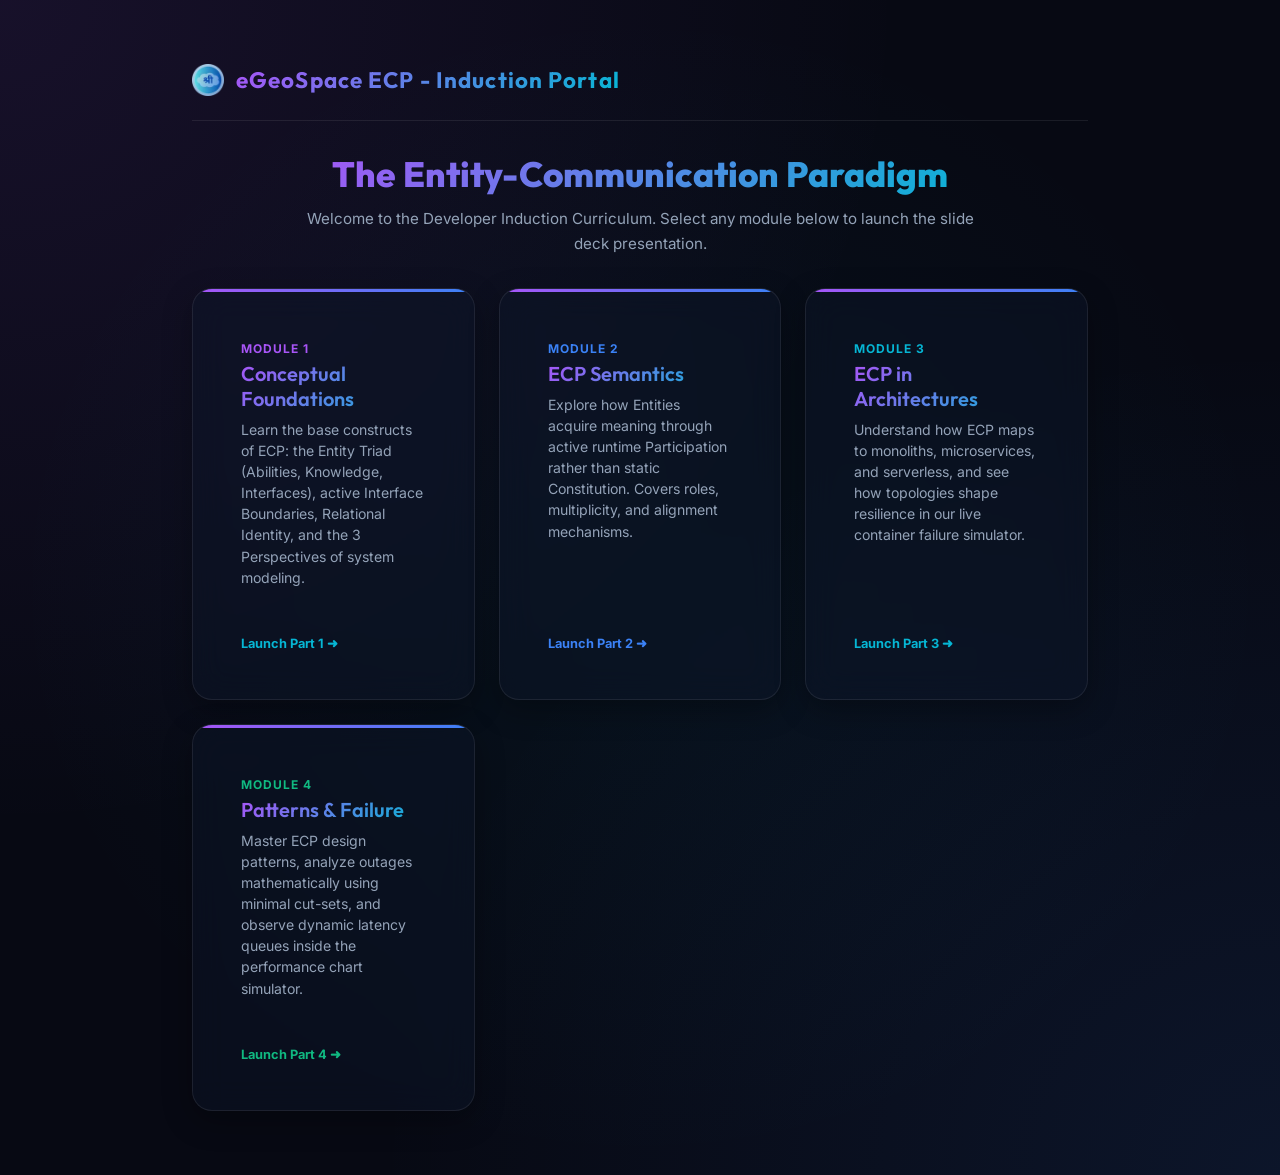
==== commit b0832287: "Update portal layout to prevent viewport clipping and simplify labels to Module 1-4" ====
--- a/index.html
+++ b/index.html
@@ -6,6 +6,12 @@
     <title>ECP Developer Induction Portal - Home</title>
     <link rel="stylesheet" href="style.css">
     <style>
+        /* Enable scrolling on the home page portal to prevent cards from cutting off */
+        body {
+            overflow: auto !important;
+            height: auto !important;
+            min-height: 100vh;
+        }
         .portal-grid {
             display: grid;
             grid-template-columns: repeat(auto-fit, minmax(220px, 1fr));
@@ -66,7 +72,7 @@
         <main style="display: flex; flex-direction: column; align-items: center; width: 100%;">
             <div style="text-align: center; margin-top: 1rem; max-width: 700px;">
                 <h1 style="font-size: 2.2rem; font-weight: 800; margin-bottom: 0.75rem; background: linear-gradient(135deg, var(--accent-purple), var(--accent-cyan)); -webkit-background-clip: text; -webkit-text-fill-color: transparent;">The Entity-Communication Paradigm</h1>
-                <p style="color: var(--text-secondary); font-size: 0.95rem; line-height: 1.6;">Welcome to the Developer Induction Curriculum. Select any module below to launch the slide deck presentation and presenter speech guides.</p>
+                <p style="color: var(--text-secondary); font-size: 0.95rem; line-height: 1.6;">Welcome to the Developer Induction Curriculum. Select any module below to launch the slide deck presentation.</p>
             </div>
 
             <!-- Portal Grid -->
@@ -74,7 +80,7 @@
                 <!-- Part 1 -->
                 <a href="foundations.html" class="glass-card portal-card">
                     <div>
-                        <span style="font-size: 0.75rem; font-weight: 700; color: var(--accent-purple); letter-spacing: 1px; text-transform: uppercase;">Module 1 (Chapters 1 & 2)</span>
+                        <span style="font-size: 0.75rem; font-weight: 700; color: var(--accent-purple); letter-spacing: 1px; text-transform: uppercase;">Module 1</span>
                         <h3 style="margin-top: 0.25rem;">Conceptual Foundations</h3>
                         <p>Learn the base constructs of ECP: the Entity Triad (Abilities, Knowledge, Interfaces), active Interface Boundaries, Relational Identity, and the 3 Perspectives of system modeling.</p>
                     </div>
@@ -86,7 +92,7 @@
                 <!-- Part 2 -->
                 <a href="semantics.html" class="glass-card portal-card">
                     <div>
-                        <span style="font-size: 0.75rem; font-weight: 700; color: var(--accent-blue); letter-spacing: 1px; text-transform: uppercase;">Module 2 (Chapter 3)</span>
+                        <span style="font-size: 0.75rem; font-weight: 700; color: var(--accent-blue); letter-spacing: 1px; text-transform: uppercase;">Module 2</span>
                         <h3 style="margin-top: 0.25rem;">ECP Semantics</h3>
                         <p>Explore how Entities acquire meaning through active runtime Participation rather than static Constitution. Covers roles, multiplicity, and alignment mechanisms.</p>
                     </div>
@@ -98,7 +104,7 @@
                 <!-- Part 3 -->
                 <a href="architecture.html" class="glass-card portal-card">
                     <div>
-                        <span style="font-size: 0.75rem; font-weight: 700; color: var(--accent-cyan); letter-spacing: 1px; text-transform: uppercase;">Module 3 (Chapters 5 & 6)</span>
+                        <span style="font-size: 0.75rem; font-weight: 700; color: var(--accent-cyan); letter-spacing: 1px; text-transform: uppercase;">Module 3</span>
                         <h3 style="margin-top: 0.25rem;">ECP in Architectures</h3>
                         <p>Understand how ECP maps to monoliths, microservices, and serverless, and see how topologies shape resilience in our live container failure simulator.</p>
                     </div>
@@ -110,7 +116,7 @@
                 <!-- Part 4 -->
                 <a href="patterns.html" class="glass-card portal-card">
                     <div>
-                        <span style="font-size: 0.75rem; font-weight: 700; color: var(--accent-green); letter-spacing: 1px; text-transform: uppercase;">Module 4 (Chapters 7, 8 & 9)</span>
+                        <span style="font-size: 0.75rem; font-weight: 700; color: var(--accent-green); letter-spacing: 1px; text-transform: uppercase;">Module 4</span>
                         <h3 style="margin-top: 0.25rem;">Patterns & Failure</h3>
                         <p>Master ECP design patterns, analyze outages mathematically using minimal cut-sets, and observe dynamic latency queues inside the performance chart simulator.</p>
                     </div>
